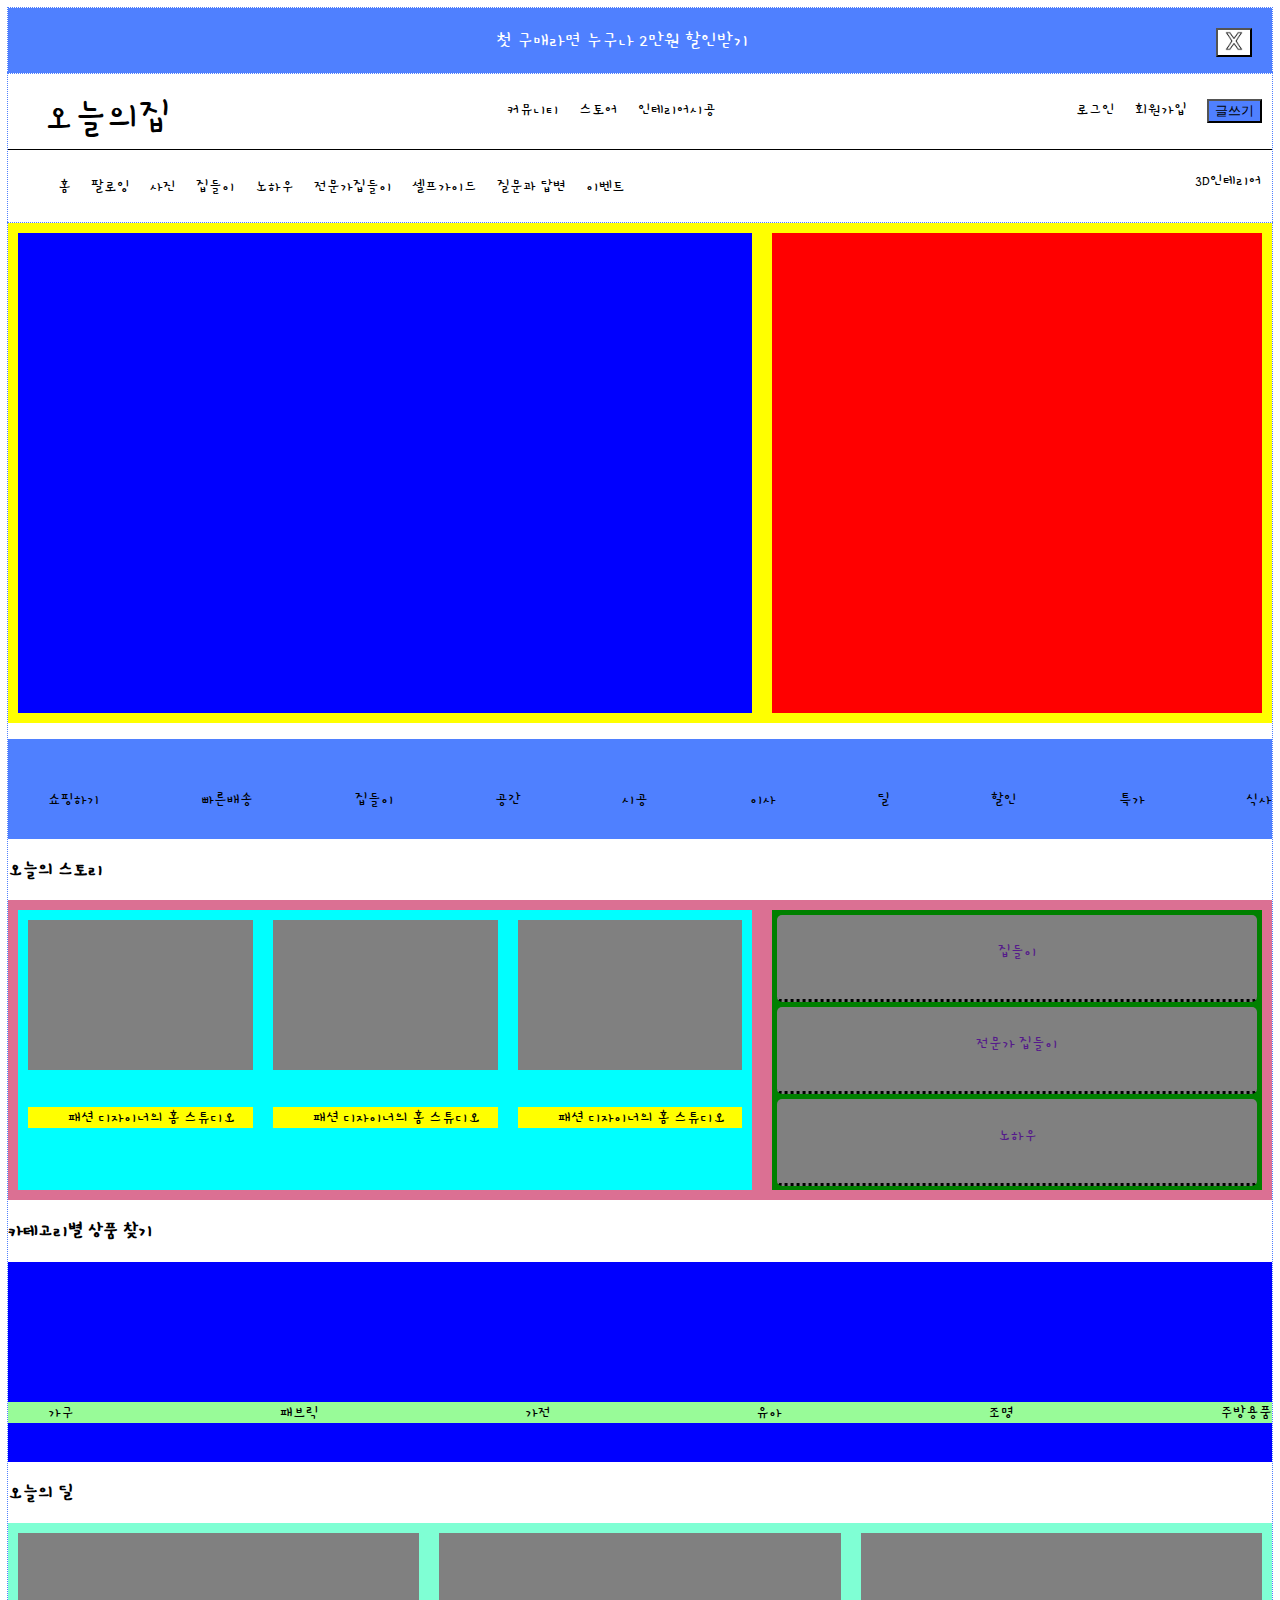
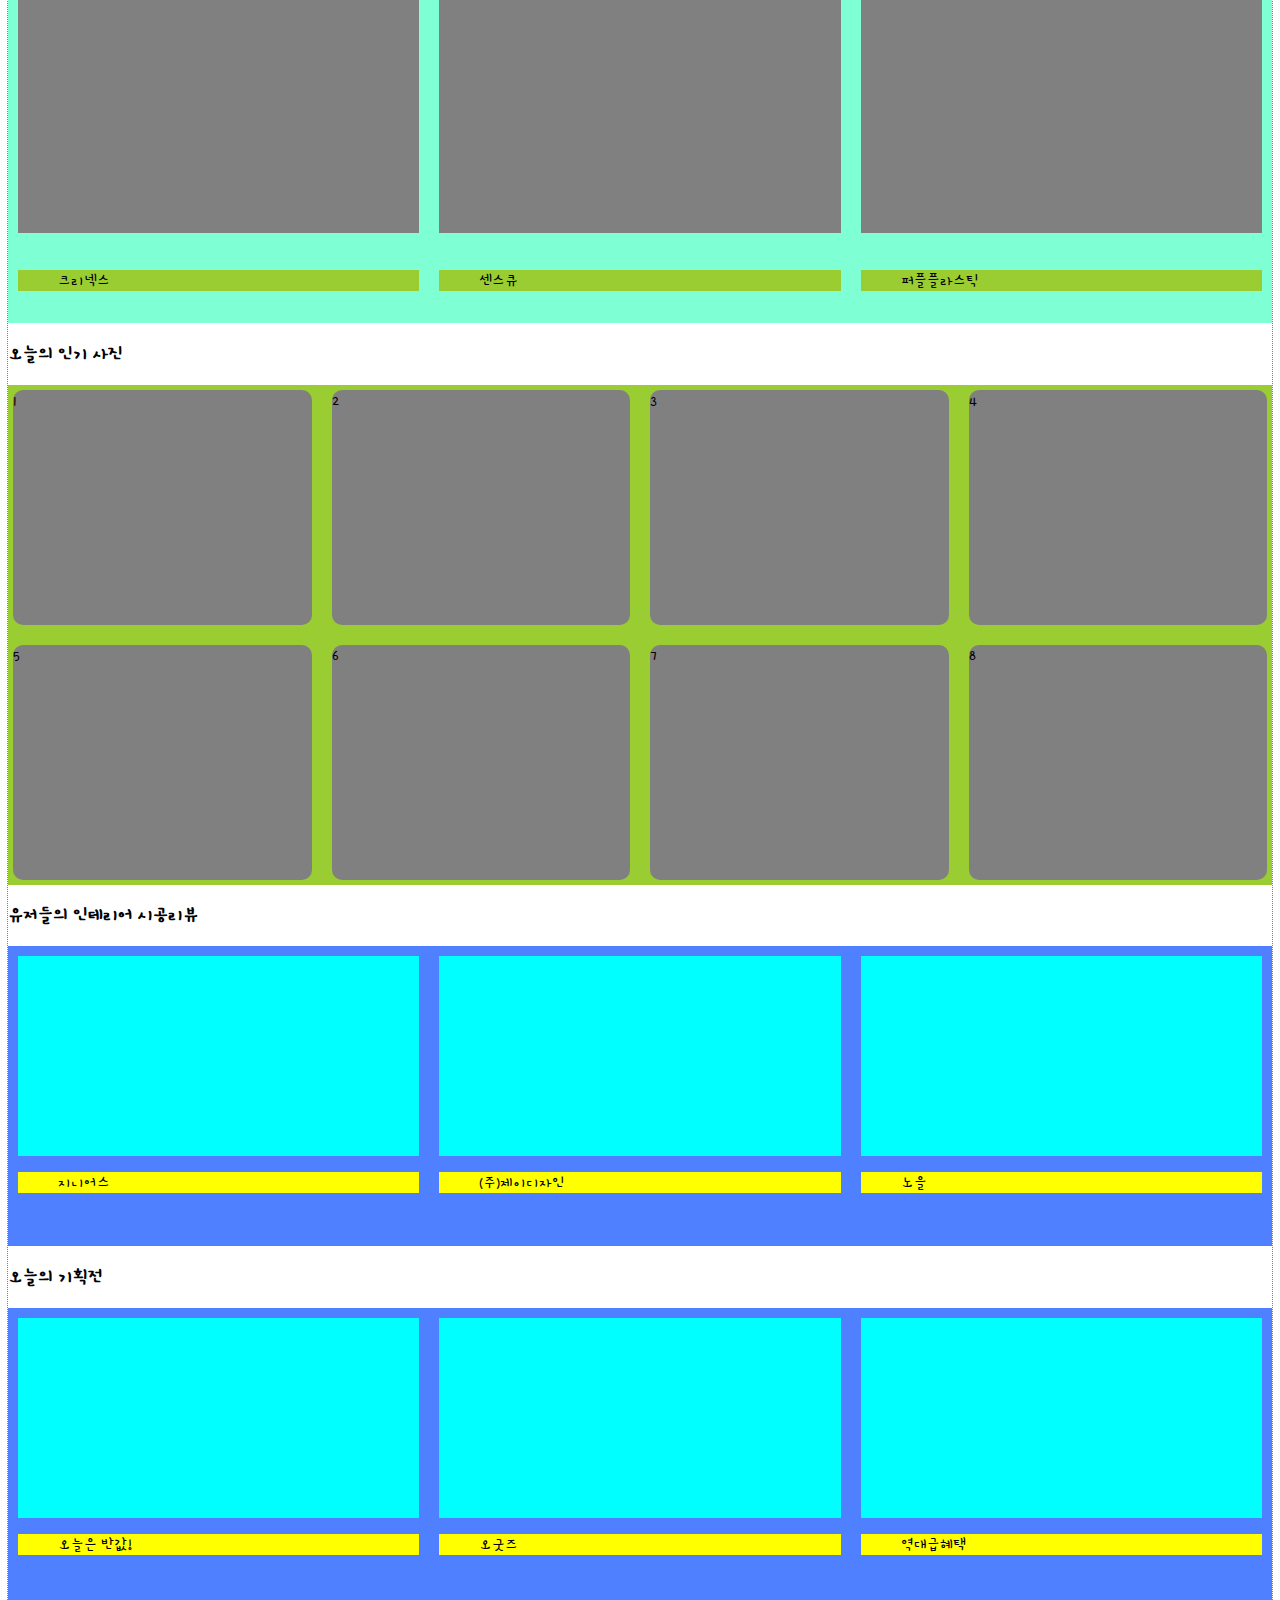
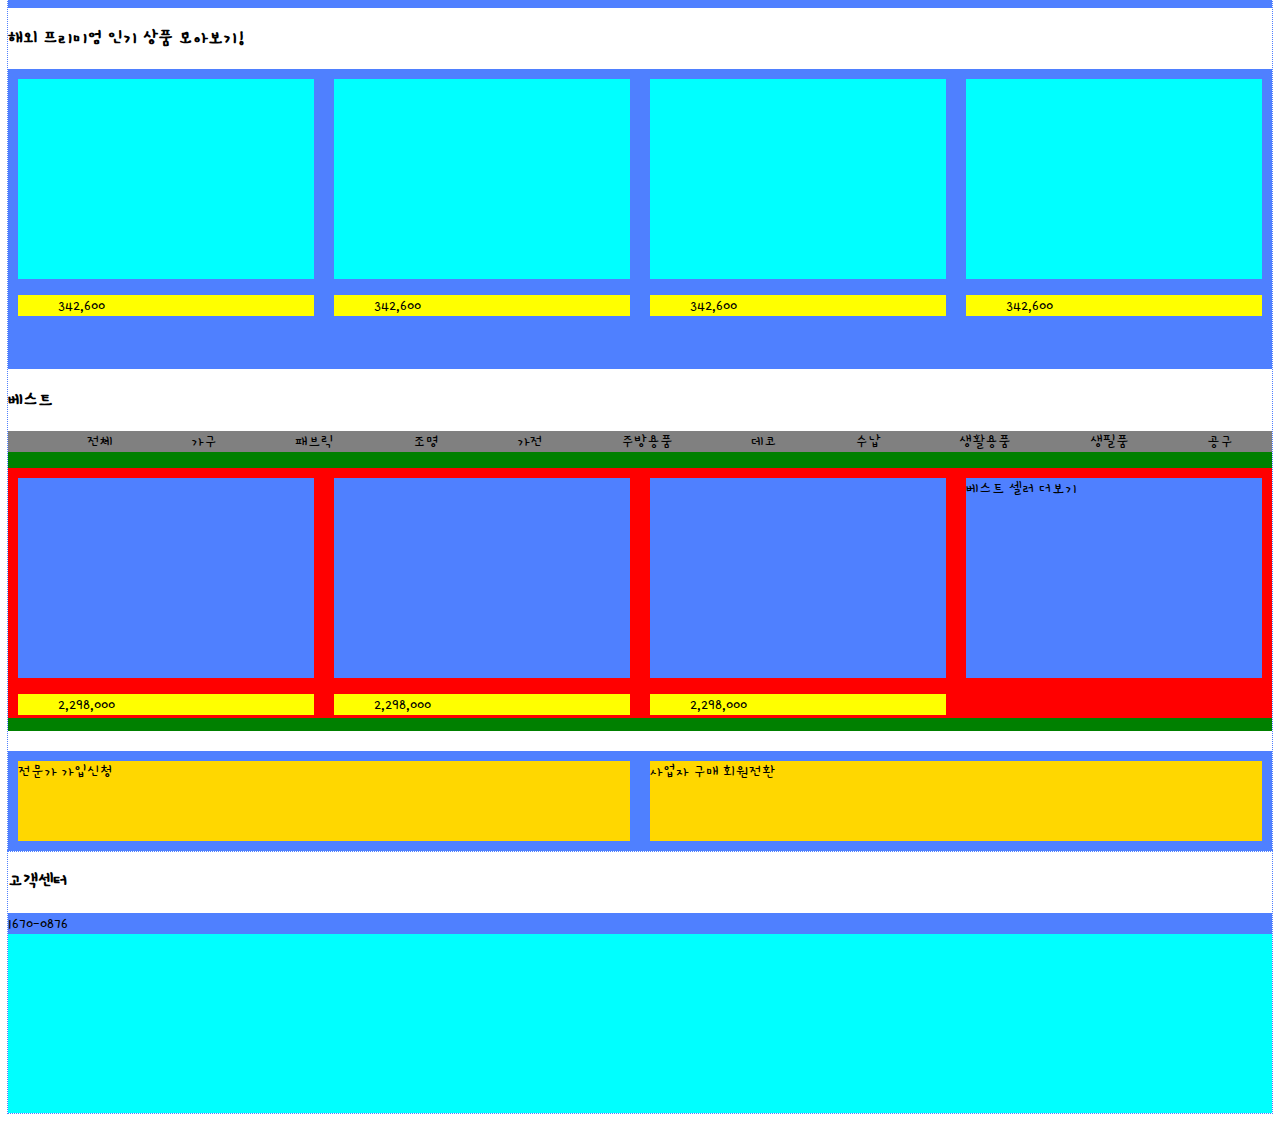
==== index.html @ 87bca29c "fc" ====
<!DOCTYPE html>
<html lang="en">
<head>
    <meta charset="UTF-8">
    <meta http-equiv="X-UA-Compatible" content="IE=edge">
    <meta name="viewport" content="width=device-width, initial-scale=1.0">
    <link rel="preconnect" href="https://fonts.googleapis.com">
    <link rel="preconnect" href="https://fonts.gstatic.com" crossorigin>
    <link href="https://fonts.googleapis.com/css2?family=Anybody&family=Gamja+Flower&family=Nanum+Pen+Script&family=Secular+One&family=Song+Myung&display=swap" rel="stylesheet">
    <title>ohou</title>
</head>
<style>
    
    /* @media (min-width: 1024px) {
        .navigation-bar_content {
        padding: 10px 60px;
    }
    }
    @media (min-width: 768px) {
        .navigation-bar_content {
           height: 80px;

        }
        .navigation-bar_left1 {
            margin-right: 35px;
            transform: none;
        }
    } */

    .laylot {
        display: flex;
        flex-direction: column;
        font-family: 'Gamja Flower', cursive;
    }
    .laylot > * { outline: 1px dotted #4f80ff; }
        
    
    html {
        background-color: #fff;
    }

    /* 배너 */
    .top-banner {
        background-color: #4f80ff;
    }
    .top-banner_pc {
        font-size: 20px;
        text-align: center;
        padding: 20px;
    }
    .top-banner_pc a {
        text-decoration: none;
        color: white;
    }
    .top-banner_bt {
        float: right;
        background-color: white;
    }
    .bn_img {
        width: 100%;
        height: 20px;
    }
    
    
    /* 헤더 */
    .navigation-bar {
        width: 100%;
        height: 150px;
    }
    .nav_bar {
        display: flex;
        justify-content: space-between;
        border-bottom: 1px solid;
    }
    
    .list_1 {
        font-size: 40px;
        position: relative;
        top: 10px;
        left: 2%;
    }
    .list_2 {
        list-style: none;
        display: flex;
        flex-direction: row;
    }
    .list_3 {
        list-style: none;
        display: flex;
        flex-direction: row;
    }
    .list3_bt {
        background-color: #4f80ff;
    }
    .nav_bar1 {
        /* background-color: yellowgreen; */
        display: flex;
        justify-content: space-between;
        border-bottom: 1px solid;
    }
    .nb1_list, .nb2_link {
        /* background-color: green; */
        list-style: none;
        display: flex; 
    }
    .list_1, .nl_1, .nb2_link, .list_ms {
        margin: 10px;
    }
    .nb2_link {
        position: relative;
        top: 10px;
    }

    
    /* 메인 컨텐츠 */
    .row {
        display: flex;
        flex-direction: row;
        width: 100%;
        height: 500px;
        background-color: yellow;
    }
    .row1 {
        /* padding-top: 30px; */
        width: 60%;
        background-color: blue;
        margin: 10px;
        float: left;
        
    }
    .row2 {
        /* padding-top: 30px; */
        width: 40%;
        background-color: red;
        margin: 10px;
        float: right;
        
    }

    /* 메뉴 */
    .container_menu {
        width: 100%;
        background-color: #4f80ff;
        height: 100px;
    }
    .menu_list {
        list-style: none;
        display: flex;
        flex-direction: row;
        justify-content: space-between;
        position: relative;
        top: 50%;
    }

    /* 오늘의 스토리 */
    .container_store {
        background-color: palevioletred;
        display: flex;
        width: 100%;
        height: 300px;
        flex-direction: row;
    }
    .store_br {
        background-color: aqua;
        width: 60%;
        margin: 10px;
        float: left;
        display: flex;
        flex-direction: row;
    }
    .store_br2 {
        width: 40%;
        background-color: green;
        margin: 10px;
        float: right;
    }
    .br1, .br2, .br3 {
        background-color: gray;
        width: 35%;
        height: 150px;
        margin: 10px;
        
    }
    .br1_list, .br2_list, .br3_list {
        background-color: yellow;
        list-style: none;
        position: relative;
        top: 100%;
    }
    .br2_menu1 {
        background-color: gray;
        border-radius: 5px;
        border-bottom: dotted;
        height: 30%;
        margin: 5px;
        text-align: center;
        
    }
    .br2_menu1 a {
        text-decoration: none;
        position: relative;
        top: 30%;
    }

    /* 카테고리별 상품 찾기 */
    .category_menu {
        background-color: blue;
        width: 100%;
        height: 200px;
        /* display: flex; */
    }
    .category_list {
        background-color: palegreen;
        list-style: none;
        display: flex;
        justify-content: space-between;
        position: relative;
        top: 70%;
    }
    
    /* 오늘의 딜 */
    .dill_list {
        background-color: aquamarine;
        width: 100%;
        height: 400px;
        display: flex;
        flex-direction: row;
    }
    .dill_list1, .dill_list2, .dill_list3 {
        background-color: gray;
        width: 35%;
        height: 300px;
        margin: 10px;
    }
    .di_1 {
        list-style: none;
        position: relative;
        top: 100%;
        background-color: yellowgreen;
    }

    /* 오늘의 인기 사진 */
    .photo_grid {
        background-color: yellowgreen;
        width: 100%;
        height: 500px;
        display: grid;
        grid-template-columns: 1fr 1fr 1fr 1fr;
        gap: 10px;
        
    }
    .grid_item1 {
        background-color: gray;
        border-radius: 10px;
        margin: 5px;
    }

    /* 유저들의 인테리어 시공리뷰 */
    .review_list {
        background-color: #4f80ff;
        width: 100%;
        height: 300px;
        display: flex;
    }
    .review_list1, .review_list2, .review_list3 {
        background-color: aqua;
        width: 35%;
        height: 200px;
        margin: 10px;
    }
    .rl_1 {
        background-color: yellow;
        list-style: none;
        position: relative;
        top: 100%;
    }

    /* 오늘의 기획전 */
    .special_list {
        background-color: #4f80ff;
        width: 100%;
        height: 300px;
        display: flex;
    }
    .special_list1, .special_list2, .special_list3 {
        background-color: aqua;
        width: 35%;
        height: 200px;
        margin: 10px;
    }
    .sl_1 {
        background-color: yellow;
        list-style: none;
        position: relative;
        top: 100%;
    }

    /* 해외 프리미엄 인기상품 */
    .premium_list {
        background-color: #4f80ff;
        width: 100%;
        height: 300px;
        display: flex;
    }
    .premium_list1, .premium_list2, .premium_list3, .premium_list4 {
        background-color: aqua;
        width: 35%;
        height: 200px;
        margin: 10px;
    }
    .pl_1 {
        background-color: yellow;
        list-style: none;
        position: relative;
        top: 100%;
    }

    /* 베스트 */
    .best_top {
        background-color: green;
        width: 100%;
        height: 300px;
    }
    .best_list {
        background-color: gray;
        list-style: none;
        display: flex;
        justify-content: space-around;
    }
    .best_br_list2 {
        background-color: red;
        height: 250px;
        display: flex;
    }
    .best_br1, .best_br2, .best_br3, .best_br4 {
        background-color: #4f80ff;
        width: 35%;
        height:200px;
        margin: 10px;
    }
    .bb_1 {
        background-color: yellow;
        list-style: none;
        position: relative;
        top: 100%;
    }

    /* 메인 하단 */
    .container_notice {
        background-color: #4f80ff;
        width: 100%;
        height: 100px;
        margin-top: 20px;
        display: flex;
    }
    .notice_open, .notice_buy {
        background-color: gold;
        width: 50%;
        height: 80px;
        display: flex;
        flex-direction: row;
        margin: 10px;
    }
    
    /* 푸더 */
    .ft_top {
        background-color: aqua;
        width: 100%;
        height: 200px;
        margin-top: 20px;
    }
    .ft_br {
        background-color: #4f80ff;
    }


   


</style>
<body>
    <div class="laylot">

        <!-- 배너 -->
        <div class="top-banner">
            <div class="top-banner_pc">
                <a href="https://ohou.se/exhibitions/2031" target="blank">첫 구매라면 누구나 2만원 할인받기</a> 
                <button class="top-banner_bt" type="button">
                    <img class="bn_img" src="./x.png">
                </button>
            </div>
        </div>

        <!-- 메뉴바 -->
        <header class="navigation-bar">
            <div class="nav_bar">
                <div class="list_1">
                    <div class="nb_list">
                        오늘의집
                    </div>
                </div>
                
                <ul class="list_2">
                    <li class="list_ms">커뮤니티</li>
                    <li class="list_ms">스토어</li>
                    <li class="list_ms">인테리어시공</li>
                </ul>
                
                
                <ul class="list_3">
                    <li class="list_ms">로그인</li>
                    <li class="list_ms">회원가입</li>
                    <li class="list_ms">
                        <button class="list3_bt">글쓰기</button>
                    </li>
                </ul>
                
            </div>    
            <div class="nav_bar1">
                <ul class="nb1_list">
                    <li class="nl_1">홈</li>
                    <li class="nl_1">팔로잉</li>
                    <li class="nl_1">사진</li>
                    <li class="nl_1">집들이</li>
                    <li class="nl_1">노하우</li>
                    <li class="nl_1">전문가집들이</li>
                    <li class="nl_1">셀프가이드</li>
                    <li class="nl_1">질문과 답변</li>
                    <li class="nl_1">이벤트</li>
                </ul>
               <div class="nb2_link">3D인테리어</div>
                
            </div>
        </header>

        <!-- 메인페이지 -->
        <div class="main-container">

            <div class="container_header">
                <div class="row">
                    <div class="row1">
                        <div class="row_home1"><img src=""></div>
                    </div>
                    <div class="row2">
                        <div class="row_home2"><img src="" alt=""></div>
                    </div>
                </div>
            </div>

            <nav class="container_menu">
                <ul class="menu_list">
                    <li>쇼핑하기</li>
                    <li>빠른배송</li>
                    <li>집들이</li>
                    <li>공간</li>
                    <li>시공</li>
                    <li>이사</li>
                    <li>딜</li>
                    <li>할인</li>
                    <li>특가</li>
                    <li>식사</li>
                </ul>
            </nav>
            
            <section>
                <h3>오늘의 스토리</h3>
                <section class="container_store">
                    <div class="store_br">
                        <div class="br1"><img src="" alt=""> 
                            <ul class="br1_list">
                                <li>패션 디자이너의 홈 스튜디오</li>
                            </ul> 
                        </div>
                        <div class="br2"><img src="" alt=""> 
                            <ul class="br2_list">
                                <li>패션 디자이너의 홈 스튜디오</li>
                            </ul> 
                        </div>
                        <div class="br3"><img src="" alt=""> 
                            <ul class="br3_list">
                                <li>패션 디자이너의 홈 스튜디오</li>
                            </ul> 
                        </div>
                    </div>
                    <div class="store_br2">
                        <div class="br2_menu1"><a href="">집들이</a></div>
                        <div class="br2_menu1" ><a href="">전문가 집들이</a></div>
                        <div class="br2_menu1" ><a href="">노하우</a></div>
                    </div>
                </section>
            </section>

            <section class="container_category">
                <h3>카테고리별 상품 찾기</h3>
                <div class="category_menu">
                    <ul class="category_list">
                        <li>가구</li>
                        <li>패브릭</li>
                        <li>가전</li>
                        <li>유아</li>
                        <li>조명</li>
                        <li>주방용품</li>
                    </ul>
                </div>
            </section>

            <section class="container_dill">
                <h3>오늘의 딜</h3>
                <div class="dill_list">
                    <div class="dill_list1"><img src="" alt=""> 
                        <ul class="di_1">
                            <li>크리넥스</li>
                        </ul> 
                    </div>
                    <div class="dill_list2"><img src="" alt=""> 
                        <ul class="di_1">
                            <li>센스큐</li>
                        </ul> 
                    </div>
                    <div class="dill_list3"><img src="" alt=""> 
                        <ul class="di_1">
                            <li>퍼플플라스틱</li>
                        </ul> 
                    </div>
                </div>
            </section>
            <section class="container_photo">
                <h3>오늘의 인기 사진</h3>
                    <div class="photo_grid">
                        <div class="grid_item1">1</div>
                        <div class="grid_item1">2</div>
                        <div class="grid_item1">3</div>
                        <div class="grid_item1">4</div>
                        <div class="grid_item1">5</div>
                        <div class="grid_item1">6</div>
                        <div class="grid_item1">7</div>
                        <div class="grid_item1">8</div>
                    </div>
            </section>

            <section class="container_review">
                <h3>유저들의 인테리어 시공리뷰</h3>
                <div class="review_list">
                    <div class="review_list1">
                        <ul class="rl_1">
                            <li>지니어스</li>
                        </ul>
                    </div>
                    <div class="review_list2">
                        <ul class="rl_1">
                            <li>(주)제이디자인</li>
                        </ul>
                    </div>
                    <div class="review_list3">
                        <ul class="rl_1">
                            <li>노을</li>
                        </ul>
                    </div>
                </div>
            </section>
            <section class="container_Special">
                <h3>오늘의 기획전</h3>
                <div class="special_list">
                    <div class="special_list1">
                        <ul class="sl_1">
                            <li>오늘은 반값!</li>
                        </ul>
                    </div>
                    <div class="special_list2">
                        <ul class="sl_1">
                            <li>오굿즈</li>
                        </ul>
                    </div>
                    <div class="special_list3">
                        <ul class="sl_1">
                            <li>역대급혜택</li>
                        </ul>
                    </div>
                </div>
            </section>
            <section class="container_premium">
                <h3>해외 프리미엄 인기 상품 모아보기!</h3>
                <div class="premium_list">
                    <div class="premium_list1">
                        <ul class="pl_1">
                            <li>342,600</li>
                        </ul>
                    </div>
                    <div class="premium_list2">
                        <ul class="pl_1">
                            <li>342,600</li>
                        </ul>
                    </div>
                    <div class="premium_list3">
                        <ul class="pl_1">
                            <li>342,600</li>
                        </ul>
                    </div>
                    <div class="premium_list4">
                        <ul class="pl_1">
                            <li>342,600</li>
                        </ul>
                    </div>
                </div>
            </section>

            <section class="container_best">
                <h3>베스트</h3>
                <div class="best_top">
                    <ul class="best_list">
                        <li>전체</li>
                        <li>가구</li>
                        <li>패브릭</li>
                        <li>조명</li>
                        <li>가전</li>
                        <li>주방용품</li>
                        <li>데코</li>
                        <li>수납</li>
                        <li>생활용품</li>
                        <li>생필품</li>
                        <li>공구</li>
                    </ul>
                    
                    <div class="best_br_list2">
                        <div class="best_br1">
                            <ul class="bb_1">
                                <li>2,298,000</li>
                            </ul>
                        </div>
                        <div class="best_br2">
                            <ul class="bb_1">
                                <li>2,298,000</li>
                            </ul>
                        </div>
                        <div class="best_br3">
                            <ul class="bb_1">
                                <li>2,298,000</li>
                            </ul>
                        </div>
                        <div class="best_br4">베스트 셀러 더보기</div>
                    </div>
                </div>
            </section>
            <section class="container_notice">
                <div class="notice_open">전문가 가입신청</div>
                <div class="notice_buy">사업자 구매 회원전환</div>
            </section>
        </div>

        
        <!-- 푸더 -->
        <footer>
            <h3>고객센터</h3>
            <div class="ft_top">
                <div class="ft_br">1670-0876</div>
            </div>
        </footer>

    </div>
</body>
</html>
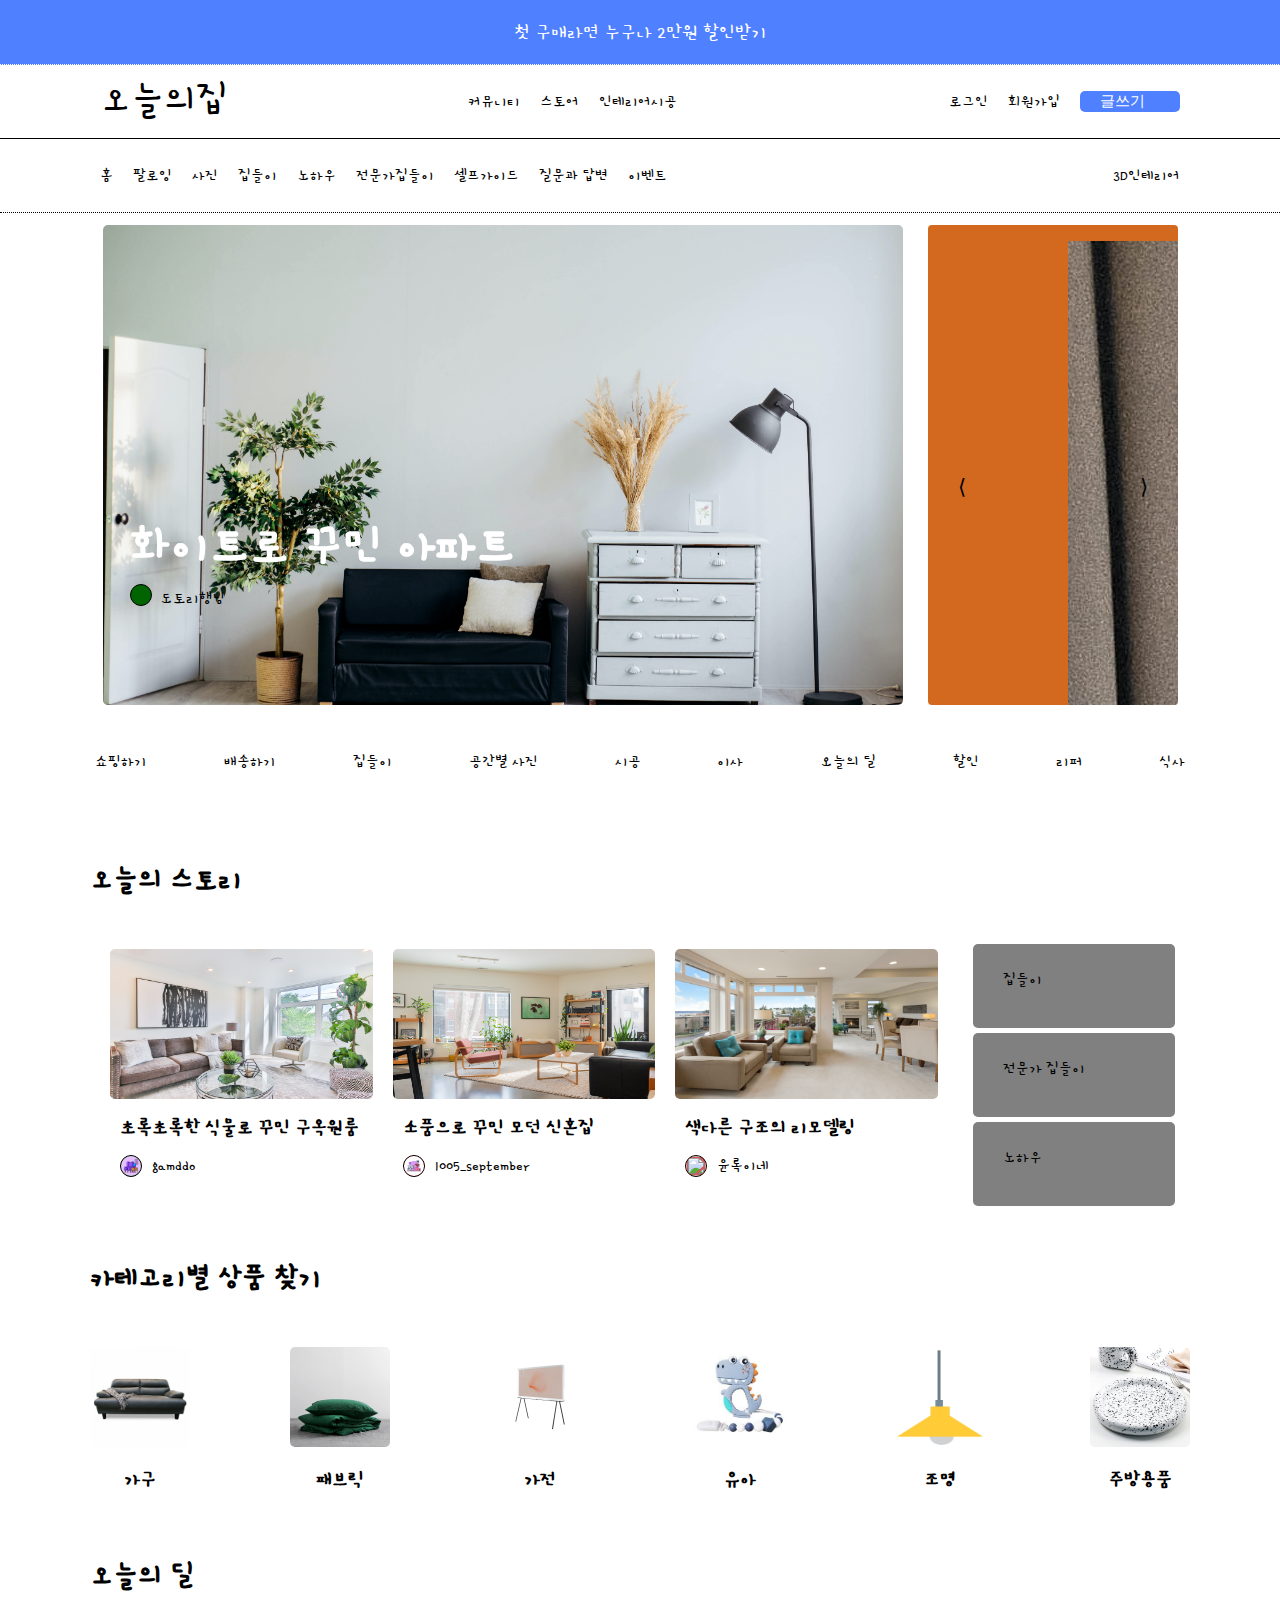
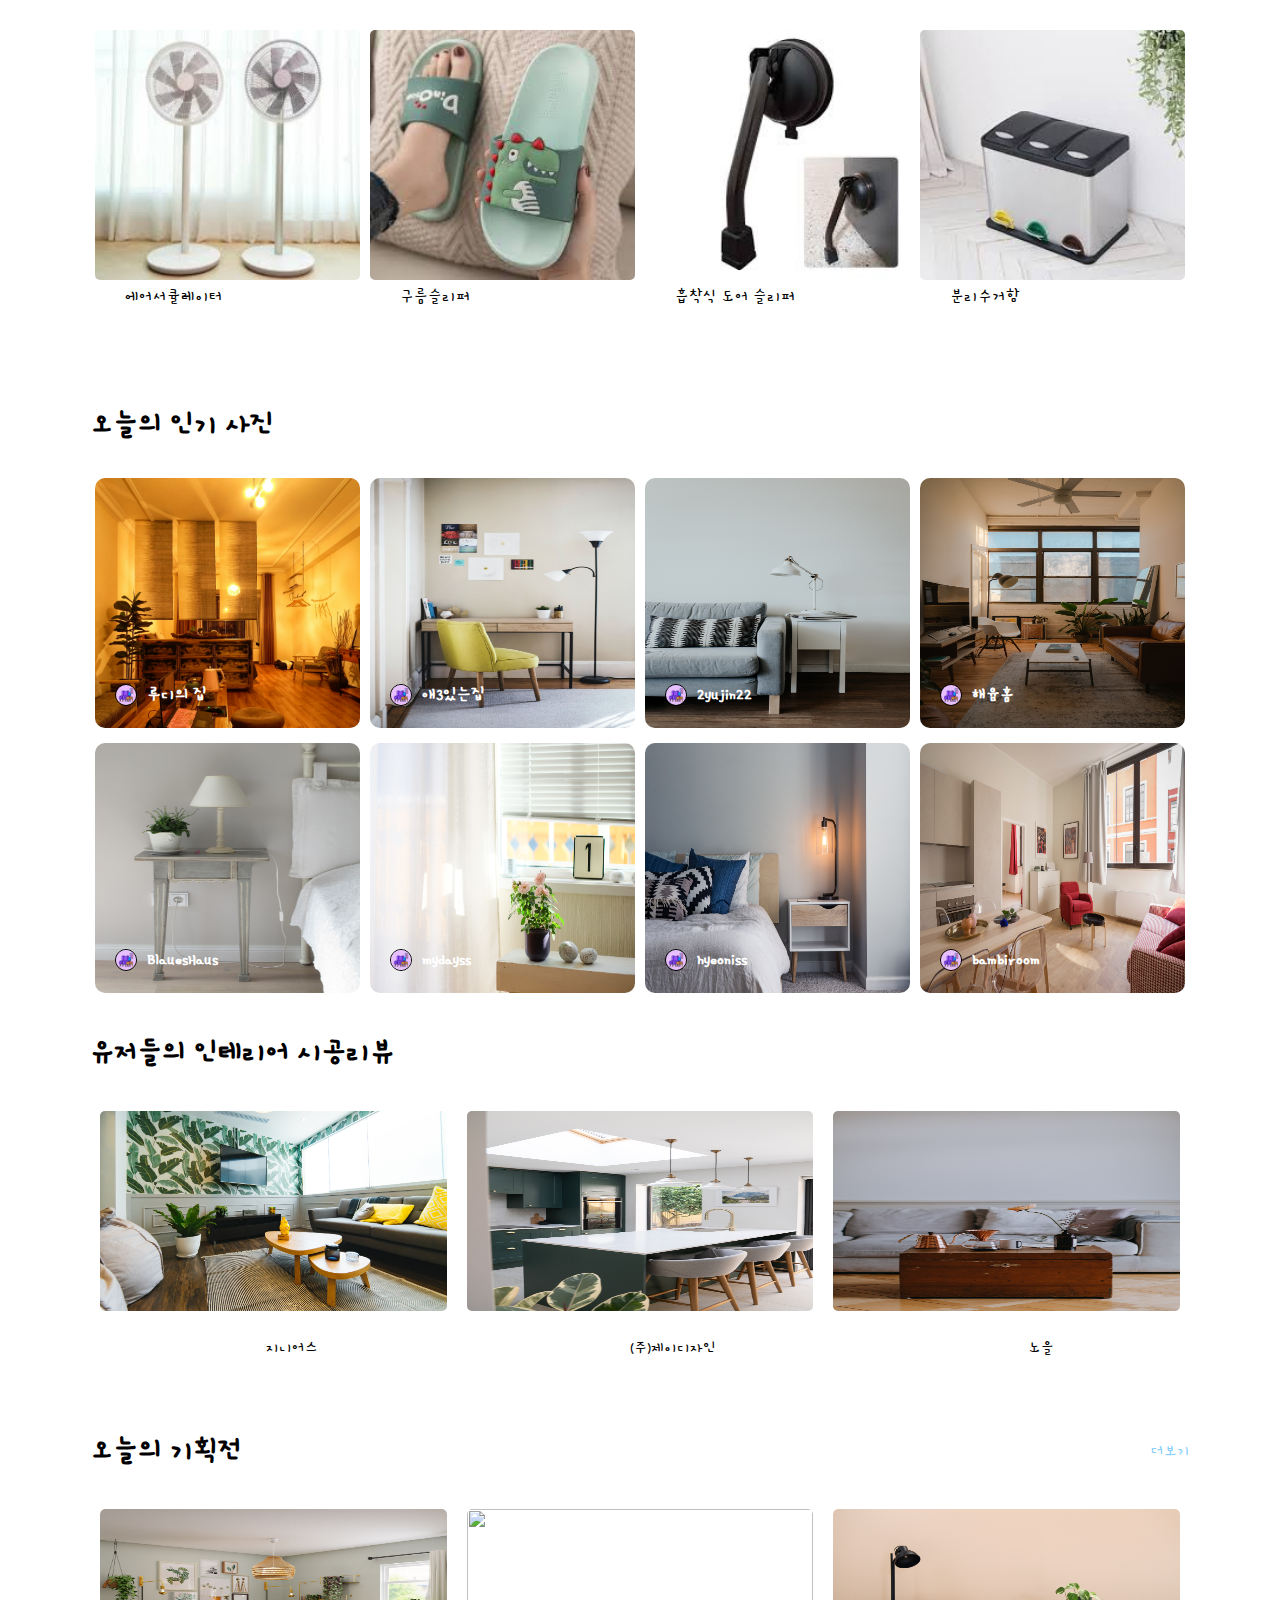
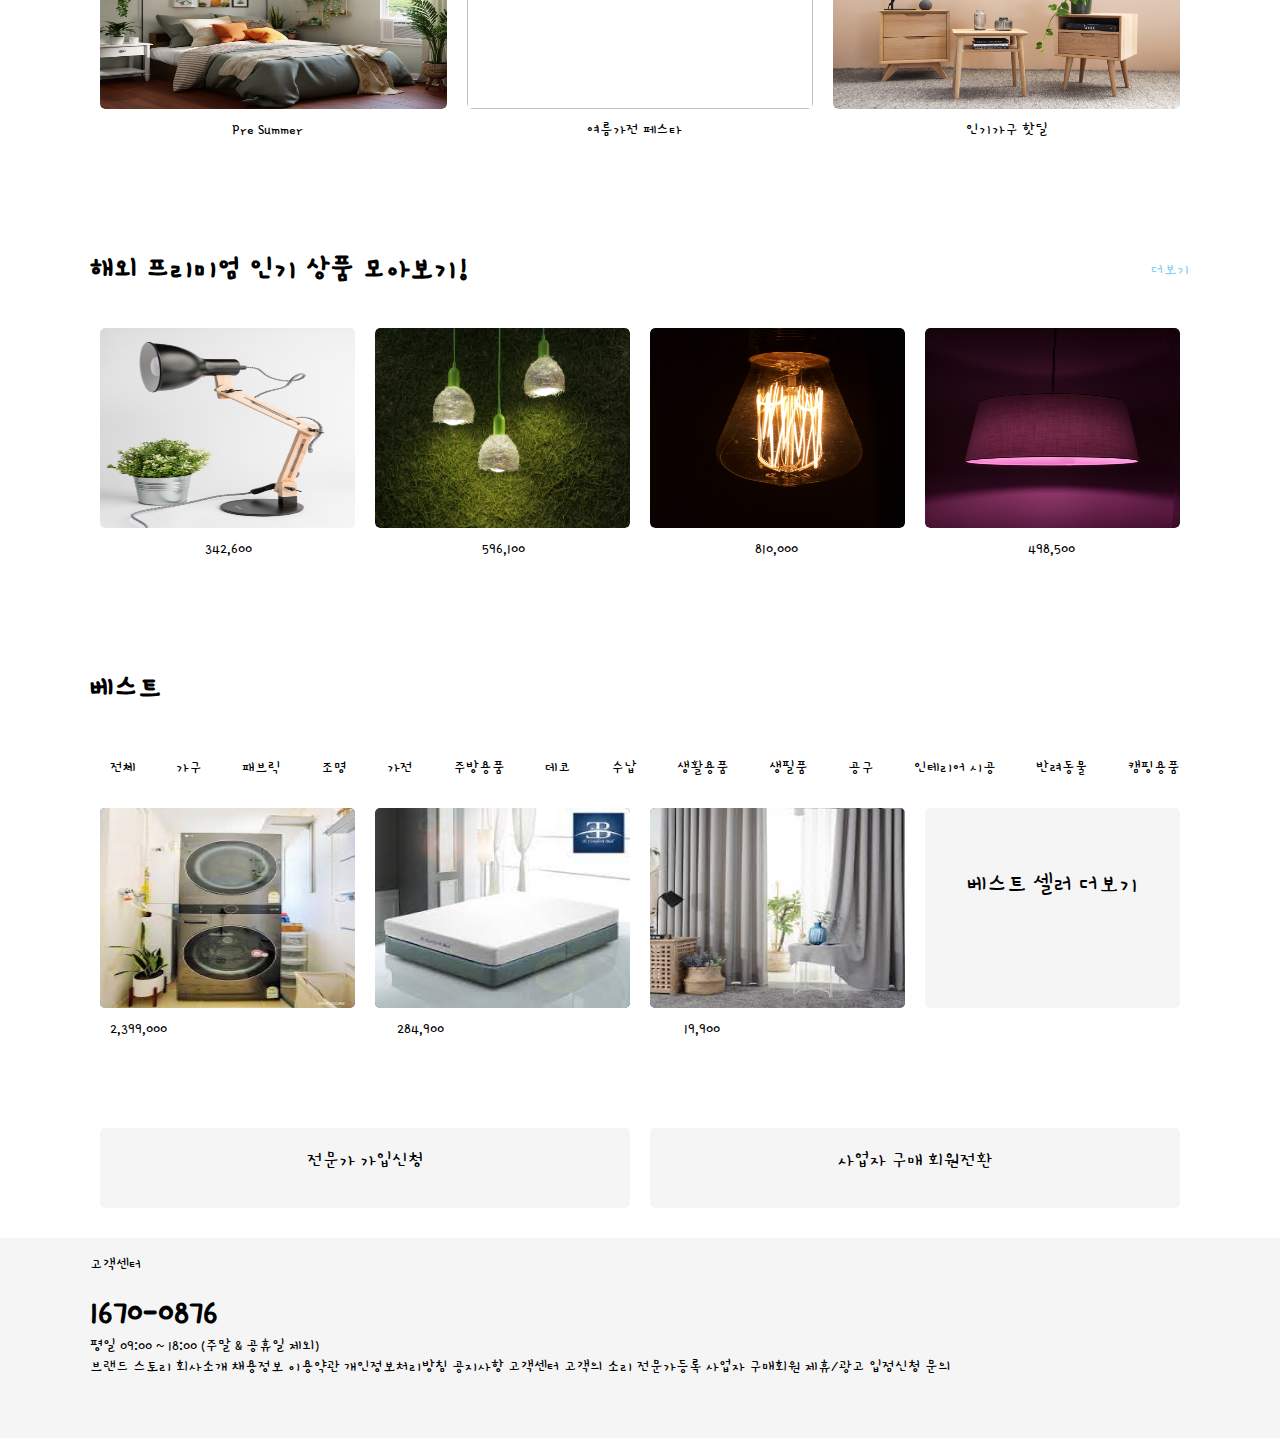
==== commit fe497157: "two.ohun_2" ====
--- a/index.html
+++ b/index.html
@@ -4,390 +4,22 @@
     <meta charset="UTF-8">
     <meta http-equiv="X-UA-Compatible" content="IE=edge">
     <meta name="viewport" content="width=device-width, initial-scale=1.0">
+    <script src="https://kit.fontawesome.com/91217dad50.js" crossorigin="anonymous"></script>
     <link rel="preconnect" href="https://fonts.googleapis.com">
     <link rel="preconnect" href="https://fonts.gstatic.com" crossorigin>
     <link href="https://fonts.googleapis.com/css2?family=Anybody&family=Gamja+Flower&family=Nanum+Pen+Script&family=Secular+One&family=Song+Myung&display=swap" rel="stylesheet">
-    <title>ohou</title>
+    
+    <title>오늘의집</title>
 </head>
-<style>
-    
-    /* @media (min-width: 1024px) {
-        .navigation-bar_content {
-        padding: 10px 60px;
-    }
-    }
-    @media (min-width: 768px) {
-        .navigation-bar_content {
-           height: 80px;
-
-        }
-        .navigation-bar_left1 {
-            margin-right: 35px;
-            transform: none;
-        }
-    } */
-
-    .laylot {
-        display: flex;
-        flex-direction: column;
-        font-family: 'Gamja Flower', cursive;
-    }
-    .laylot > * { outline: 1px dotted #4f80ff; }
-        
-    
-    html {
-        background-color: #fff;
-    }
-
-    /* 배너 */
-    .top-banner {
-        background-color: #4f80ff;
-    }
-    .top-banner_pc {
-        font-size: 20px;
-        text-align: center;
-        padding: 20px;
-    }
-    .top-banner_pc a {
-        text-decoration: none;
-        color: white;
-    }
-    .top-banner_bt {
-        float: right;
-        background-color: white;
-    }
-    .bn_img {
-        width: 100%;
-        height: 20px;
-    }
-    
-    
-    /* 헤더 */
-    .navigation-bar {
-        width: 100%;
-        height: 150px;
-    }
-    .nav_bar {
-        display: flex;
-        justify-content: space-between;
-        border-bottom: 1px solid;
-    }
-    
-    .list_1 {
-        font-size: 40px;
-        position: relative;
-        top: 10px;
-        left: 2%;
-    }
-    .list_2 {
-        list-style: none;
-        display: flex;
-        flex-direction: row;
-    }
-    .list_3 {
-        list-style: none;
-        display: flex;
-        flex-direction: row;
-    }
-    .list3_bt {
-        background-color: #4f80ff;
-    }
-    .nav_bar1 {
-        /* background-color: yellowgreen; */
-        display: flex;
-        justify-content: space-between;
-        border-bottom: 1px solid;
-    }
-    .nb1_list, .nb2_link {
-        /* background-color: green; */
-        list-style: none;
-        display: flex; 
-    }
-    .list_1, .nl_1, .nb2_link, .list_ms {
-        margin: 10px;
-    }
-    .nb2_link {
-        position: relative;
-        top: 10px;
-    }
-
-    
-    /* 메인 컨텐츠 */
-    .row {
-        display: flex;
-        flex-direction: row;
-        width: 100%;
-        height: 500px;
-        background-color: yellow;
-    }
-    .row1 {
-        /* padding-top: 30px; */
-        width: 60%;
-        background-color: blue;
-        margin: 10px;
-        float: left;
-        
-    }
-    .row2 {
-        /* padding-top: 30px; */
-        width: 40%;
-        background-color: red;
-        margin: 10px;
-        float: right;
-        
-    }
-
-    /* 메뉴 */
-    .container_menu {
-        width: 100%;
-        background-color: #4f80ff;
-        height: 100px;
-    }
-    .menu_list {
-        list-style: none;
-        display: flex;
-        flex-direction: row;
-        justify-content: space-between;
-        position: relative;
-        top: 50%;
-    }
-
-    /* 오늘의 스토리 */
-    .container_store {
-        background-color: palevioletred;
-        display: flex;
-        width: 100%;
-        height: 300px;
-        flex-direction: row;
-    }
-    .store_br {
-        background-color: aqua;
-        width: 60%;
-        margin: 10px;
-        float: left;
-        display: flex;
-        flex-direction: row;
-    }
-    .store_br2 {
-        width: 40%;
-        background-color: green;
-        margin: 10px;
-        float: right;
-    }
-    .br1, .br2, .br3 {
-        background-color: gray;
-        width: 35%;
-        height: 150px;
-        margin: 10px;
-        
-    }
-    .br1_list, .br2_list, .br3_list {
-        background-color: yellow;
-        list-style: none;
-        position: relative;
-        top: 100%;
-    }
-    .br2_menu1 {
-        background-color: gray;
-        border-radius: 5px;
-        border-bottom: dotted;
-        height: 30%;
-        margin: 5px;
-        text-align: center;
-        
-    }
-    .br2_menu1 a {
-        text-decoration: none;
-        position: relative;
-        top: 30%;
-    }
-
-    /* 카테고리별 상품 찾기 */
-    .category_menu {
-        background-color: blue;
-        width: 100%;
-        height: 200px;
-        /* display: flex; */
-    }
-    .category_list {
-        background-color: palegreen;
-        list-style: none;
-        display: flex;
-        justify-content: space-between;
-        position: relative;
-        top: 70%;
-    }
-    
-    /* 오늘의 딜 */
-    .dill_list {
-        background-color: aquamarine;
-        width: 100%;
-        height: 400px;
-        display: flex;
-        flex-direction: row;
-    }
-    .dill_list1, .dill_list2, .dill_list3 {
-        background-color: gray;
-        width: 35%;
-        height: 300px;
-        margin: 10px;
-    }
-    .di_1 {
-        list-style: none;
-        position: relative;
-        top: 100%;
-        background-color: yellowgreen;
-    }
-
-    /* 오늘의 인기 사진 */
-    .photo_grid {
-        background-color: yellowgreen;
-        width: 100%;
-        height: 500px;
-        display: grid;
-        grid-template-columns: 1fr 1fr 1fr 1fr;
-        gap: 10px;
-        
-    }
-    .grid_item1 {
-        background-color: gray;
-        border-radius: 10px;
-        margin: 5px;
-    }
-
-    /* 유저들의 인테리어 시공리뷰 */
-    .review_list {
-        background-color: #4f80ff;
-        width: 100%;
-        height: 300px;
-        display: flex;
-    }
-    .review_list1, .review_list2, .review_list3 {
-        background-color: aqua;
-        width: 35%;
-        height: 200px;
-        margin: 10px;
-    }
-    .rl_1 {
-        background-color: yellow;
-        list-style: none;
-        position: relative;
-        top: 100%;
-    }
-
-    /* 오늘의 기획전 */
-    .special_list {
-        background-color: #4f80ff;
-        width: 100%;
-        height: 300px;
-        display: flex;
-    }
-    .special_list1, .special_list2, .special_list3 {
-        background-color: aqua;
-        width: 35%;
-        height: 200px;
-        margin: 10px;
-    }
-    .sl_1 {
-        background-color: yellow;
-        list-style: none;
-        position: relative;
-        top: 100%;
-    }
-
-    /* 해외 프리미엄 인기상품 */
-    .premium_list {
-        background-color: #4f80ff;
-        width: 100%;
-        height: 300px;
-        display: flex;
-    }
-    .premium_list1, .premium_list2, .premium_list3, .premium_list4 {
-        background-color: aqua;
-        width: 35%;
-        height: 200px;
-        margin: 10px;
-    }
-    .pl_1 {
-        background-color: yellow;
-        list-style: none;
-        position: relative;
-        top: 100%;
-    }
-
-    /* 베스트 */
-    .best_top {
-        background-color: green;
-        width: 100%;
-        height: 300px;
-    }
-    .best_list {
-        background-color: gray;
-        list-style: none;
-        display: flex;
-        justify-content: space-around;
-    }
-    .best_br_list2 {
-        background-color: red;
-        height: 250px;
-        display: flex;
-    }
-    .best_br1, .best_br2, .best_br3, .best_br4 {
-        background-color: #4f80ff;
-        width: 35%;
-        height:200px;
-        margin: 10px;
-    }
-    .bb_1 {
-        background-color: yellow;
-        list-style: none;
-        position: relative;
-        top: 100%;
-    }
-
-    /* 메인 하단 */
-    .container_notice {
-        background-color: #4f80ff;
-        width: 100%;
-        height: 100px;
-        margin-top: 20px;
-        display: flex;
-    }
-    .notice_open, .notice_buy {
-        background-color: gold;
-        width: 50%;
-        height: 80px;
-        display: flex;
-        flex-direction: row;
-        margin: 10px;
-    }
-    
-    /* 푸더 */
-    .ft_top {
-        background-color: aqua;
-        width: 100%;
-        height: 200px;
-        margin-top: 20px;
-    }
-    .ft_br {
-        background-color: #4f80ff;
-    }
-
-
-   
-
-
-</style>
+<link rel="stylesheet" href="style.css">
 <body>
     <div class="laylot">
 
         <!-- 배너 -->
         <div class="top-banner">
             <div class="top-banner_pc">
-                <a href="https://ohou.se/exhibitions/2031" target="blank">첫 구매라면 누구나 2만원 할인받기</a> 
-                <button class="top-banner_bt" type="button">
-                    <img class="bn_img" src="./x.png">
-                </button>
+                <a href="https://ohou.se/exhibitions/2031" target="blank">첫 구매라면 누구나 2만원 할인받기</a>
+                <i class="fa-solid fa-xmark"></i>
             </div>
         </div>
 
@@ -408,28 +40,44 @@
                 
                 
                 <ul class="list_3">
+                    <li>
+                        <i class="fa-solid fa-magnifying-glass"></i>
+                        <i class="fa-solid fa-cart-shopping"></i>
+                    </li>
                     <li class="list_ms">로그인</li>
                     <li class="list_ms">회원가입</li>
-                    <li class="list_ms">
-                        <button class="list3_bt">글쓰기</button>
+                    <li class="list_ms1">
+                        <button class="list3_bt">
+                            <span class="list3_icon">글쓰기</span>
+                            <i class="fa-solid fa-angle-down"></i>
+                        </button>
+                        <div class="list3_content">
+                            <a href="#">사진올리기</a>
+                            <a href="#">집들이 글쓰기</a>
+                            <a href="#">노하우 글쓰기</a>
+                            <a href="#">상품리뷰쓰기</a>
+                            <a href="#">시공 전문가</a>
+                            <a href="#">인테리어 질문</a>
+                        </div>
                     </li>
                 </ul>
                 
             </div>    
             <div class="nav_bar1">
-                <ul class="nb1_list">
-                    <li class="nl_1">홈</li>
-                    <li class="nl_1">팔로잉</li>
-                    <li class="nl_1">사진</li>
-                    <li class="nl_1">집들이</li>
-                    <li class="nl_1">노하우</li>
-                    <li class="nl_1">전문가집들이</li>
-                    <li class="nl_1">셀프가이드</li>
-                    <li class="nl_1">질문과 답변</li>
-                    <li class="nl_1">이벤트</li>
-                </ul>
-               <div class="nb2_link">3D인테리어</div>
-                
+                <div class="ft_1">
+                    <ul class="nb1_list">
+                        <li class="nl_1">홈</li>
+                        <li class="nl_1">팔로잉</li>
+                        <li class="nl_1">사진</li>
+                        <li class="nl_1">집들이</li>
+                        <li class="nl_1">노하우</li>
+                        <li class="nl_1">전문가집들이</li>
+                        <li class="nl_1">셀프가이드</li>
+                        <li class="nl_1">질문과 답변</li>
+                        <li class="nl_1">이벤트</li>
+                    </ul>
+                    <div class="nb2_link">3D인테리어</div>
+                </div>
             </div>
         </header>
 
@@ -439,26 +87,147 @@
             <div class="container_header">
                 <div class="row">
                     <div class="row1">
-                        <div class="row_home1"><img src=""></div>
-                    </div>
-                    <div class="row2">
-                        <div class="row_home2"><img src="" alt=""></div>
-                    </div>
-                </div>
+                            <img src="./alexandra-gorn-JIUjvqe2ZHg-unsplash.jpg" alt="">
+                    </div>
+
+                    <div id="row_two"> 
+                        <ul class="slides_list"> 
+                            <li><img src="./home2.jpg" alt=""></li> 
+                            <li><img src="./home1.jpg" alt=""></li>
+                            <li><img src="./store-1.jpg" alt=""></li> 
+                            <li><img src="./store-3.jpg" alt=""></li> 
+                        </ul> 
+                        <p class="controller"> 
+                            <!-- &lang: 왼쪽 방향 화살표 &rang: 오른쪽 방향 화살표 --> 
+                            <span class="prev">&lang;</span> 
+                            <span class="next">&rang;</span> 
+                        </p> 
+                    </div>
+
+
+                    <!-- <div class="row_two">
+                        <div class="slides_list">
+                            <div class="slides">
+                                <img src="./home2.jpg" alt="">
+                            </div>
+                            <div class="slides">
+                                <img src="./home1.jpg" alt="">
+                            </div>
+                            <div class="sildes">
+                                <img src="./store-1.jpg" alt="">
+                            </div>
+                            <div class="sildes">
+                                <img src="./store-3.jpg" alt="">
+                            </div>
+                        </div>
+                    </div>
+
+                    <div class="button_list">
+                        <button class="button_left"><i class="fa-solid fa-angle-left"></i></button>
+                        <button class="button_right"><i class="fa-solid fa-angle-right"></i></button>
+                    </div> -->
+                </div>
+            </div>
+
+            <div class="row1_list">
+                <div class="ro1_li1"><strong>화이트로 꾸민 아파트</strong></div>
+                <div class="ro1_li2">도토리행님</div>
+                <div class="ro1-li3"></div>
             </div>
 
             <nav class="container_menu">
                 <ul class="menu_list">
-                    <li>쇼핑하기</li>
-                    <li>빠른배송</li>
-                    <li>집들이</li>
-                    <li>공간</li>
-                    <li>시공</li>
-                    <li>이사</li>
-                    <li>딜</li>
-                    <li>할인</li>
-                    <li>특가</li>
-                    <li>식사</li>
+                    <div class="menu-icon">
+                            <li>
+                                <i class="fa-solid fa-cart-shopping"></i>
+                            </li>
+                        <div class="icon_shop">
+                            쇼핑하기
+                        </div>
+                    </div>
+
+                    <div class="menu-icon">
+                        <li>
+                            <i class="fa-solid fa-truck"></i>
+                        </li>
+                        <div class="icon_shop">
+                            배송하기
+                        </div>
+                    </div>
+
+                    <div class="menu-icon">
+                        <li>
+                            <i class="fa-solid fa-house"></i>
+                        </li>
+                        <div class="icon_shop">
+                            집들이
+                        </div>
+                    </div>
+
+                    <div class="menu-icon">
+                        <li>
+                            <i class="fa-solid fa-couch"></i>
+                        </li>
+                        <div class="icon_shop">
+                            공간별 사진
+                        </div>
+                    </div>
+
+                    <div class="menu-icon">
+                        <li>
+                            <i class="fa-solid fa-paint-roller"></i>
+                        </li>
+                        <div class="icon_shop">
+                            시공
+                        </div>
+                    </div>
+
+
+                    <div class="menu-icon">
+                        <li>
+                            <i class="fa-solid fa-truck-moving"></i>
+                        </li>
+                        <div class="icon_shop">
+                            이사
+                        </div>
+                    </div>
+
+                    <div class="menu-icon">
+                        <li>
+                            <i class="fa-solid fa-clock"></i>
+                        </li>
+                        <div class="icon_shop">
+                            오늘의 딜
+                        </div>
+                    </div>
+
+                    <div class="menu-icon">
+                        <li>
+                            <i class="fa-solid fa-sack-dollar"></i>
+                        </li>
+                        <div class="icon_shop">
+                            할인
+                        </div>
+                    </div>
+
+                    <div class="menu-icon">
+                        <li>
+                            <i class="fa-solid fa-book-open-reader"></i>
+                        </li>
+                        <div class="icon_shop">
+                            리퍼
+                        </div>
+                    </div>
+
+                    <div class="menu-icon">
+                        <li>
+                            <i class="fa-solid fa-drumstick-bite"></i>
+                        </li>
+                        <div class="icon_shop">
+                            식사
+                        </div>
+                    </div>
+        
                 </ul>
             </nav>
             
@@ -466,26 +235,47 @@
                 <h3>오늘의 스토리</h3>
                 <section class="container_store">
                     <div class="store_br">
-                        <div class="br1"><img src="" alt=""> 
-                            <ul class="br1_list">
-                                <li>패션 디자이너의 홈 스튜디오</li>
-                            </ul> 
-                        </div>
-                        <div class="br2"><img src="" alt=""> 
-                            <ul class="br2_list">
-                                <li>패션 디자이너의 홈 스튜디오</li>
-                            </ul> 
-                        </div>
-                        <div class="br3"><img src="" alt=""> 
-                            <ul class="br3_list">
-                                <li>패션 디자이너의 홈 스튜디오</li>
-                            </ul> 
+                        <div class="br1"><img src="./1.jpg" alt=""> 
+                            <div class="br1_list">
+                                <div class="br1_br1"><strong>초록초록한 식물로 꾸민 구옥원룸</strong></div>
+                                <div class="br1_br2">gamddo</div>
+                                <div class="br1-br3"><img src="./111.png" alt=""></div>
+                            </div>
+                        </div>
+
+                        <div class="br2"><img src="./2.jpg" alt=""> 
+                            <div class="br2_list">
+                                <div class="br2_br1"><strong>소품으로 꾸민 모던 신혼집</strong></div>
+                                <div class="br2_br2">1005_september</div>
+                                <div class="br2-br3" style="background-color: brown;">
+                                    <img src="./22222.png" alt="">
+                                </div>
+                            </div>
+                        </div>
+
+                        <div class="br3"><img src="./3.jpg" alt=""> 
+                            <div class="br3_list">
+                                <div class="br3_br1"><strong>색다른 구조의 리모델링</strong></div>
+                                <div class="br3_br2">윤록이네</div>
+                                <div class="br3-br3" style="background-color: indianred;">
+                                    <img src="./666666666.png.crdownload" alt="">
+                                </div>
+                            </div>
                         </div>
                     </div>
                     <div class="store_br2">
-                        <div class="br2_menu1"><a href="">집들이</a></div>
-                        <div class="br2_menu1" ><a href="">전문가 집들이</a></div>
-                        <div class="br2_menu1" ><a href="">노하우</a></div>
+                        <div class="br2_menu1">
+                            <a href="#">집들이</a>
+                            <div><i class="fa-solid fa-angle-right"></i></div>
+                        </div>
+                        <div class="br2_menu1" >
+                            <a href="#">전문가 집들이</a>
+                            <div><i class="fa-solid fa-angle-right"></i></div>
+                        </div>
+                        <div class="br2_menu1" >
+                            <a href="#">노하우</a>
+                            <div><i class="fa-solid fa-angle-right"></i></div>
+                        </div>
                     </div>
                 </section>
             </section>
@@ -493,48 +283,127 @@
             <section class="container_category">
                 <h3>카테고리별 상품 찾기</h3>
                 <div class="category_menu">
-                    <ul class="category_list">
-                        <li>가구</li>
-                        <li>패브릭</li>
-                        <li>가전</li>
-                        <li>유아</li>
-                        <li>조명</li>
-                        <li>주방용품</li>
-                    </ul>
+                    <div class="menu_top"> 
+                        <div class="menu_icon">
+                            <img src="./52.jpg" alt="">
+                        </div>
+                        <div class="menu_bot">
+                            <div>가구</div>
+                        </div>
+                    </div>
+
+                    <div class="menu_top"> 
+                        <div class="menu_icon">
+                            <img src="./badding.jpg" alt="">
+                        </div>
+                        <div class="menu_bot">
+                            <div>패브릭</div>
+                        </div>
+                    </div>
+
+                    <div class="menu_top"> 
+                        <div class="menu_icon">
+                            <img src="./100.jpg" alt="">
+                        </div>
+                        <div class="menu_bot">
+                            <div>가전</div>
+                        </div>
+                    </div>
+
+                    <div class="menu_top"> 
+                        <div class="menu_icon">
+                            <img src="./child.jpg" alt="">
+                        </div>
+                        <div class="menu_bot">
+                            <div>유아</div>
+                        </div>
+                    </div>
+
+                    <div class="menu_top"> 
+                        <div class="menu_icon">
+                            <img src="./ss.jpg" alt="">
+                        </div>
+                        <div class="menu_bot">
+                            <div>조명</div>
+                        </div>
+                    </div>
+
+                    <div class="menu_top"> 
+                        <div class="menu_icon">
+                            <img src="./ki.jpg" alt="">
+                        </div>
+                        <div class="menu_bot">
+                            <div>주방용품</div>
+                        </div>
+                    </div>
                 </div>
             </section>
 
             <section class="container_dill">
                 <h3>오늘의 딜</h3>
-                <div class="dill_list">
-                    <div class="dill_list1"><img src="" alt=""> 
-                        <ul class="di_1">
-                            <li>크리넥스</li>
-                        </ul> 
-                    </div>
-                    <div class="dill_list2"><img src="" alt=""> 
-                        <ul class="di_1">
-                            <li>센스큐</li>
-                        </ul> 
-                    </div>
-                    <div class="dill_list3"><img src="" alt=""> 
-                        <ul class="di_1">
-                            <li>퍼플플라스틱</li>
-                        </ul> 
-                    </div>
-                </div>
-            </section>
+                <div class="dill_grid">
+                    <div class="dill_item1">
+                        <img src="./1!.jpg" alt="">
+                        <div class="dill_br1_1">에어서큘레이터</div>
+                    </div>
+                    <div class="dill_item1">
+                        <img src="./2!.jpg" alt="">
+                        <div class="dill_br1_1">구름슬리퍼</div>
+                    </div>
+                    <div class="dill_item1">
+                        <img src="./3!.jpg" alt="">
+                        <div class="dill_br1_1">흡착식 도어 슬리퍼</div>
+                    </div>
+                    <div class="dill_item1">
+                        <img src="./4!.jpg" alt=""> 
+                        <div class="dill_br1_1">분리수거함</div>
+                    </div>
+            </section>
+
+
             <section class="container_photo">
                 <h3>오늘의 인기 사진</h3>
                     <div class="photo_grid">
-                        <div class="grid_item1">1</div>
-                        <div class="grid_item1">2</div>
-                        <div class="grid_item1">3</div>
-                        <div class="grid_item1">4</div>
-                        <div class="grid_item1">5</div>
-                        <div class="grid_item1">6</div>
-                        <div class="grid_item1">7</div>
-                        <div class="grid_item1">8</div>
+                        <div class="grid_item1">
+                            <img src="./d.jpg" alt="">
+                            <div class="grid_br1"><img src="./111.png" alt=""></div>
+                            <div class="grid_br1_1">루디의 집</div>
+                        </div>
+                        <div class="grid_item1">
+                            <img src="./kari-shea-tOVmshavtoo-unsplash.jpg" alt="">
+                            <div class="grid_br1"><img src="./111.png" alt=""></div>
+                            <div class="grid_br1_1">애3있는집</div>
+                        </div>
+                        <div class="grid_item1">
+                            <img src="./becca-tapert-dO3qTKxwik0-unsplash.jpg" alt="">
+                            <div class="grid_br1"><img src="./111.png" alt=""></div>
+                            <div class="grid_br1_1">2yujin22</div>
+                        </div>
+                        <div class="grid_item1">
+                            <img src="./michael-oxendine-BfkTFeysp34-unsplash.jpg" alt="">
+                            <div class="grid_br1"><img src="./111.png" alt=""></div>
+                            <div class="grid_br1_1">해윰홈</div>
+                        </div>
+                        <div class="grid_item1">
+                            <img src="./cheryl-winn-boujnida-jhDof9B6vPY-unsplash.jpg" alt="">
+                            <div class="grid_br1"><img src="./111.png" alt=""></div>
+                            <div class="grid_br1_1">BlauesHaus</div>
+                        </div>
+                        <div class="grid_item1">
+                            <img src="./steinar-engeland-hmIFzdQ6U5k-unsplash.jpg" alt="">
+                            <div class="grid_br1"><img src="./111.png" alt=""></div>
+                            <div class="grid_br1_1">mydayss</div>
+                        </div>
+                        <div class="grid_item1">
+                            <img src="./christopher-jolly-GqbU78bdJFM-unsplash.jpg" alt="">
+                            <div class="grid_br1"><img src="./111.png" alt=""></div>
+                            <div class="grid_br1_1">hyeoniss</div>
+                        </div>
+                        <div class="grid_item1">
+                            <img src="./deborah-cortelazzi-gREquCUXQLI-unsplash.jpg" alt="">
+                            <div class="grid_br1"><img src="./111.png" alt=""></div>
+                            <div class="grid_br1_1">bambiroom</div>
+                        </div>
                     </div>
             </section>
 
@@ -542,120 +411,170 @@
                 <h3>유저들의 인테리어 시공리뷰</h3>
                 <div class="review_list">
                     <div class="review_list1">
-                        <ul class="rl_1">
-                            <li>지니어스</li>
-                        </ul>
+                        <img src="./dan-gold-4HG3Ca3EzWw-unsplash.jpg" alt="">
                     </div>
                     <div class="review_list2">
-                        <ul class="rl_1">
-                            <li>(주)제이디자인</li>
-                        </ul>
+                        <img src="./laurence-katz-MkTh65JGIlU-unsplash.jpg" alt="">
                     </div>
                     <div class="review_list3">
-                        <ul class="rl_1">
-                            <li>노을</li>
-                        </ul>
-                    </div>
-                </div>
+                        <img src="./deborah-diem-pnvPGgk4aZ0-unsplash.jpg" alt="">
+                    </div>
+                </div>
+
+                <div class="rl_container">
+                    <ul class="rl_1">
+                        <li>지니어스</li>
+                    </ul>
+                    <ul class="rl_2">
+                        <li>(주)제이디자인</li>
+                    </ul>
+                    <ul class="rl_3">
+                        <li>노을</li>
+                    </ul>
+                </div>
+
             </section>
             <section class="container_Special">
-                <h3>오늘의 기획전</h3>
+                <div class="special_ht">
+                    <h3>오늘의 기획전</h3>
+                    <div class="ht_menu">더보기</div>
+                </div>
                 <div class="special_list">
                     <div class="special_list1">
-                        <ul class="sl_1">
-                            <li>오늘은 반값!</li>
-                        </ul>
+                        <img src="./spacejoy-nEtpvJjnPVo-unsplash.jpg" alt="">
                     </div>
                     <div class="special_list2">
-                        <ul class="sl_1">
-                            <li>오굿즈</li>
-                        </ul>
+                        <img src="./hanae-dan-a6vdV5vlrdM-unsplash.jpg" alt="">
                     </div>
                     <div class="special_list3">
-                        <ul class="sl_1">
-                            <li>역대급혜택</li>
-                        </ul>
-                    </div>
-                </div>
+                        <img src="./nathan-oakley-gj1dnc7yRG0-unsplash.jpg" alt="">
+                    </div>
+                </div>
+                <div class="sl_1">
+                    <div class="sl1_1">Pre Summer</div>
+                    <div class="sl1_1">여름가전 페스타</div>
+                    <div class="sl1_1">인기가구 핫딜</div>
+                </div>
+
             </section>
             <section class="container_premium">
-                <h3>해외 프리미엄 인기 상품 모아보기!</h3>
+                <div class="premium_ht">
+                    <h3>해외 프리미엄 인기 상품 모아보기!</h3>
+                    <div class="premium_menu">더보기</div>
+                </div>
                 <div class="premium_list">
                     <div class="premium_list1">
-                        <ul class="pl_1">
-                            <li>342,600</li>
-                        </ul>
+                        <img src="./grant-ritchie-pJ1JxTbWyaA-unsplash.jpg" alt="">
                     </div>
                     <div class="premium_list2">
-                        <ul class="pl_1">
-                            <li>342,600</li>
-                        </ul>
+                        <img src="./maksim-shutov-_yJUawaCS78-unsplash.jpg" alt="">
                     </div>
                     <div class="premium_list3">
-                        <ul class="pl_1">
-                            <li>342,600</li>
-                        </ul>
+                        <img src="./creativ-94-LXq50H90hd0-unsplash.jpg" alt="">
                     </div>
                     <div class="premium_list4">
-                        <ul class="pl_1">
-                            <li>342,600</li>
-                        </ul>
-                    </div>
+                        <img src="./kendal-PAS6LwgHnIs-unsplash.jpg" alt="">
+                    </div>
+                </div>
+                <div class="pl_1">
+                    <div class="sl1_1">342,600</div>
+                    <div class="sl1_1">596,100</div>
+                    <div class="sl1_1">810,000</div>
+                    <div class="sl1_1">498,500</div>
                 </div>
             </section>
 
             <section class="container_best">
                 <h3>베스트</h3>
-                <div class="best_top">
-                    <ul class="best_list">
-                        <li>전체</li>
-                        <li>가구</li>
-                        <li>패브릭</li>
-                        <li>조명</li>
-                        <li>가전</li>
-                        <li>주방용품</li>
-                        <li>데코</li>
-                        <li>수납</li>
-                        <li>생활용품</li>
-                        <li>생필품</li>
-                        <li>공구</li>
-                    </ul>
-                    
-                    <div class="best_br_list2">
-                        <div class="best_br1">
-                            <ul class="bb_1">
-                                <li>2,298,000</li>
-                            </ul>
-                        </div>
-                        <div class="best_br2">
-                            <ul class="bb_1">
-                                <li>2,298,000</li>
-                            </ul>
-                        </div>
-                        <div class="best_br3">
-                            <ul class="bb_1">
-                                <li>2,298,000</li>
-                            </ul>
-                        </div>
-                        <div class="best_br4">베스트 셀러 더보기</div>
-                    </div>
-                </div>
-            </section>
+                <div class="best_list">
+                    <span>전체</span>
+                    <span>가구</span>
+                    <span>패브릭</span>
+                    <span>조명</span>
+                    <span>가전</span>
+                    <span>주방용품</span>
+                    <span>데코</span>
+                    <span>수납</span>
+                    <span>생활용품</span>
+                    <span>생필품</span>
+                    <span>공구</span> 
+                    <span>인테리어 시공</span>
+                    <span>반려동물</span>
+                    <span>캠핑용품</span>
+                    <span>실내운동</span>
+                    <span>유아</span>
+                    <span>렌탈</span>
+                    <span>식품</span>
+                </div>
+                <div class="best_list2">
+                    <div class="best_br1">
+                        <img src="./01.jpg" alt="">
+                    </div>
+                    <div class="best_br2">
+                        <img src="./012.jpg" alt="">
+                    </div>
+                    <div class="best_br3">
+                        <img src="./0123.jpg" alt="">
+                    </div>
+                    <div class="best_br4">
+                        <div class="br4_icon">베스트 셀러 더보기</div>
+                        <div class="br4_icon">
+                            <a href="https://ohou.se/commerces/ranks?type=best"><i class="fa-solid fa-arrow-right-long"></i></a>
+                        </div>
+                    </div>
+                </div>
+                <div class="bb_1">
+                    <div class="bb1_1">2,399,000</div>
+                    <div class="bb1_2">284,900</div>
+                    <div class="bb1_3">19,900</div>
+                </div>
+            </section>
+
             <section class="container_notice">
-                <div class="notice_open">전문가 가입신청</div>
-                <div class="notice_buy">사업자 구매 회원전환</div>
+                <div class="notice_open">
+                    <div class="notice_1">전문가 가입신청</div>
+                </div>
+                <div class="notice_buy">
+                    <div class="notice_2">사업자 구매 회원전환</div>
+                </div>
             </section>
         </div>
 
         
         <!-- 푸더 -->
-        <footer>
-            <h3>고객센터</h3>
-            <div class="ft_top">
-                <div class="ft_br">1670-0876</div>
+        <footer class="ft_top">
+            <div class="ft_bt">
+                <p>고객센터</p>
+                <div class="ft_nember">
+                    <div class="nember">1670-0876</div> 
+                    <div >
+                        <i class="fa-brands fa-apple"></i>
+                        <i class="fa-brands fa-facebook-f"></i>
+                        <i class="fa-brands fa-github"></i>
+                        <i class="fa-brands fa-artstation"></i>
+                        <i class="fa-solid fa-envelope"></i>
+                    </div>
+                </div>
+                <div>평일 09:00 ~ 18:00 (주말 & 공휴일 제외)</div>
+                <div class="ft_menu">
+                    <span>브랜드 스토리</span>
+                    <span>회사소개</span>
+                    <span>채용정보</span>
+                    <span>이용약관</span>
+                    <span>개인정보처리방침</span>
+                    <span>공지사항</span>
+                    <span>고객센터</span>
+                    <span>고객의 소리</span>
+                    <span>전문가등록</span>
+                    <span>사업자 구매회원</span>
+                    <span>제휴/광고</span>
+                    <span>입점신청 문의</span>
+                </div>
             </div>
         </footer>
 
     </div>
 </body>
-</html>+</html>
+
+<script src="JS/slideShow.js"></script>
--- a/style.css
+++ b/style.css
@@ -0,0 +1,801 @@
+
+    body {
+        margin: 0;
+        padding: 0;
+        box-sizing: border-box;
+    }
+    /* @media (min-width: 1024px) {
+        .navigation-bar_content {
+        padding: 10px 60px;
+    }
+    }
+    @media (min-width: 768px) {
+        .navigation-bar_content {
+           height: 80px;
+
+        }
+        .navigation-bar_left1 {
+            margin-right: 35px;
+            transform: none;
+        }
+    } */
+
+    .laylot {
+        align-items: center;
+        display: flex;
+        flex-direction: column;
+        font-family: 'Gamja Flower', cursive;
+    }
+    .laylot > * { outline: 1px dotted white; }
+        
+    
+    html {
+        background-color: #fff;
+    }
+    h3 {
+        font-size: 30px;
+    }
+
+    /* 배너 */
+    .top-banner {
+        background-color: #4f80ff;
+        width: 100%;
+    }
+    .top-banner_pc {
+        font-size: 20px;
+        text-align: center;
+        padding: 20px;
+    }
+    .top-banner_pc a {
+        text-decoration: none;
+        color: white;
+    }
+    .top-banner_pc i {
+        color: white;
+        float: right;
+    }
+
+    
+    /* 헤더 */
+    .navigation-bar {
+        width: 100%;
+        height: 150px;
+        
+    }
+    .nav_bar {
+        margin: 0 auto;
+        /* background-color: red; */
+        width: 1100px;
+        display: flex;
+        justify-content: space-between;
+        /* border-bottom: 1px solid; */
+    }
+    
+    .list_1 {
+        font-size: 40px;
+        justify-content: space-between;
+        align-items: center;
+    }
+    .list_2 {
+        list-style: none;
+        display: flex;
+        flex-direction: row;
+    }
+    .list_3 {
+        list-style: none;
+        display: flex;
+        flex-direction: row;
+    }
+    .list_3 i {
+        padding: 8px;
+    }
+    .list3_bt {
+        font-weight: 400;
+        width: 100px;
+        font-size: 15px;
+        border-radius: 5px;
+        border: 1px;
+        background-color: #4f80ff;
+        color: white;
+        cursor: pointer;
+    }
+    .list3_content {
+        display: none;
+        position: absolute;
+        z-index: 1;
+        font-weight: 400;
+        background-color: #f9f9f9;
+        min-width: 200px;
+    }
+
+    .list3_content a {
+        display: block;
+        text-decoration: none;
+        font-size: 12px;
+    }
+
+    .list3_content a:hover {
+        background-color: #ececec;
+    }
+
+    .nav_bar1 {
+        border-top: 1px solid black;
+        border-bottom: 1px dotted black;
+    }
+    .nb1_list, .nb2_link {
+        justify-content: space-between;
+        align-items: center;
+        list-style: none;
+        display: flex; 
+    }
+    .nb1_list {
+        padding-left: 0;
+    }
+
+    .list_1, .nl_1, .nb2_link, .list_ms {
+        margin: 10px;
+    }
+
+    .nl_1:hover, .nb2_link:hover{
+        background-color: lightskyblue;
+        border-radius: 4px;
+    }
+
+    .list_ms:hover, .list_ms1:hover{
+        background-color: lightskyblue;
+        border-radius: 4px;
+    }
+
+    .list_ms1 {
+        margin: 10px;
+        position: relative;
+        display: inline-block;
+    }
+
+    .nb2_link {
+        position: relative;
+        /* top: 10px; */
+    }
+
+    .ft_1 {
+        width: 1100px;
+        /* background-color: yellow; */
+        display: flex;
+        justify-content: space-between;
+        margin: 0 auto;
+    }
+
+    
+    /* 메인 컨텐츠 */
+    .main-container {
+        width: 1100px;
+    }
+    .row {
+        /* background-color: aqua; */
+        display: flex;
+        flex-direction: row;
+        width: 100%;
+        height: 500px;
+    }
+    .row1 {
+        /* background-color: green; */
+        width: 800px;
+        margin: 10px auto;
+        float: left;
+        border-radius: 5px;
+        overflow: hidden;
+        
+    }
+    .row1 img {
+        /* position: absolute; */
+        object-fit: cover;
+        width: 100%;
+        height: 100%;
+    }
+
+    .ro1_li1 {
+        color: white;
+        font-size: 50px;
+        padding-bottom: 10px;
+        position: relative;
+        bottom: 200px;
+        left: 40px;
+    }
+    .ro1_li2 {
+        position: relative;
+        left: 70px;
+        bottom: 200px; 
+    }
+    .ro1-li3 {
+        background-color: darkgreen;
+        border: 1px solid black;
+        border-radius: 50%;
+        width: 20px;
+        height: 20px;
+        margin-top: 5px;
+        overflow: hidden;
+        position: relative;
+        bottom: 230px;
+        left: 40px;
+    }
+    .row1_list{
+        /* background-color: red; */
+        height: 0;
+    }
+    
+    #row_two {
+        background-color: chocolate;
+        width: 250px;
+        /* height: 500px; */
+        margin: 10px auto;
+        float: right;
+        position: relative;
+        overflow: hidden;
+        border-radius: 4px; 
+    }
+    .slides_list li {
+        list-style: none;
+        float: left;
+    }
+
+    .slides_list li:first-child {
+        margin-left: 100px;
+    }
+    .slides_list li:not(:last-child) {
+        float: left;
+        margin-right: 100px;
+    }
+    
+    /* .slides_list img {
+        position: absolute;
+        width: 100%;
+        height: 100%;
+    } */
+    .slides_list {
+        position: absolute;
+        left: 0;
+        top: 0;
+        width: 2500px;
+        transition: left 0.5s ease-out;
+    }
+    .controller span { 
+        position:absolute; 
+        background-color: transparent; 
+        color: black; 
+        text-align: center; 
+        border-radius: 50%; 
+        padding: 10px 20px; 
+        top: 50%; 
+        font-size: 1.3em; 
+        cursor: pointer; 
+    }
+    .controller span:hover { 
+        background-color: rgba(128, 128, 128, 0.11); 
+    }
+    .prev {
+        left: 10px;
+    }
+    .prev:hover {
+        transform: translateX(-10px);
+    }
+    .next {
+        right: 10px;
+    }
+    .next:hover {
+        transform: translateX(10px);
+    }
+
+
+
+    
+ 
+
+    /* 메뉴 */
+    .container_menu {
+        width: 100%;
+        /* background-color: #4f80ff; */
+        height: 100px;
+    }
+    .menu_list {
+        /* background-color: rebeccapurple; */
+        list-style: none;
+        display: flex;
+        flex-direction: row;
+        justify-content: space-between;
+        position: relative;
+        padding-left: 0;
+        /* top: 40%; */
+    }
+    .menu-icon {
+        /* background-color: yellow; */
+        margin: 5px;
+        margin-top: 20px;
+        /* text-align: center; */ 
+    }
+    
+    .menu-icon i {
+        /* background-color: red; */
+        font-size: 40px;
+    }
+    .icon_shop {
+        bottom: 0px;
+        height: 30px;
+    }
+
+
+
+    /* 오늘의 스토리 */
+    .container_store {
+        /* background-color: palevioletred; */
+        display: flex;
+        width: 100%;
+        height: 300px;
+        flex-direction: row;
+    }
+    .store_br {
+        /* background-color: aqua; */
+        width: 80%;
+        margin: 10px;
+        float: left;
+        display: flex;
+        flex-direction: row;
+        position: relative;
+    }
+    .store_br2 {
+        width: 20%;
+        /* background-color: green */
+        margin: 10px;
+        float: right;
+    }
+    
+    .br1, .br2, .br3 {
+        /* background-color: gray; */
+        width: 35%;
+        height: 150px;
+        margin: 10px;
+        /* overflow: hidden;
+        overflow-y: visible; */
+    }
+    .br1 img:hover, .br2 img:hover, .br3 img:hover {
+        transform: scale(1.4);
+    }
+
+    .br1 img, .br2 img, .br3 img {
+        width: 100%;
+        height: 100%;
+        border-radius: 5px;
+    }
+    
+    .br1_list, .br2_list, .br3_list {
+        /* background-color: yellow; */
+        list-style: none;
+        top: 100%;
+        margin: 10px;
+    }
+    .br1_br1, .br2_br1, .br3_br1 {
+        font-size: 20px;
+        padding-bottom: 10px;
+    }
+
+    .br1_br2, .br2_br2, .br3_br2 {
+        display: inline-block;
+        position: relative;
+        left: 10px;
+        top: 5px;
+    }
+    .br1-br3, .br2-br3, .br3-br3 {
+        background-color: darkgreen;
+        float: left;
+        border: 1px solid black;
+        border-radius: 50%;
+        width: 20px;
+        height: 20px;
+        margin-top: 5px;
+        overflow: hidden;
+        position: relative;
+    }
+    .br1-br3 img, .br2-br3 img, .br3-br3 img{
+        position: absolute;
+        object-fit: cover;
+    }
+    
+    .br2_menu1 {
+        background-color: gray;
+        border-radius: 5px;
+        /* border-bottom: dotted; */
+        height: 30%;
+        margin: 5px;
+        text-align: left;
+    }
+    .br2_menu1 a {
+        text-decoration: none;
+        position: relative;
+        top: 30%;
+        left: 30px;
+        color: black;
+    }
+    .br2_menu1 i {
+        float: right;
+        position: relative;
+        top: 10px;
+        right: 20px;
+        z-index: 1;
+    }
+
+
+
+    /* 카테고리별 상품 찾기 */
+    .category_menu {
+        /* background-color: blue; */
+        width: 100%;
+        height: 200px;
+        display: flex;
+        justify-content: space-between;
+    }
+    .menu_top {
+        overflow: hidden;
+    }
+    .menu_icon {
+        /* background-color: yellow; */
+        width: 100px;
+        height: 100px;
+        margin-top: 20px;
+    }
+    .menu_icon img {
+        width: 100%;
+        height: 100%;
+        border-radius: 5px;
+        /* position: relative; */
+    }
+    .menu_bot {
+        /* background-color: red; */
+        text-align: center;
+        margin-top: 20px;
+        font-size: 20px;
+        font-weight: bold;
+    }
+    
+
+
+    /* 오늘의 딜 */
+    .dill_grid {
+        /* background-color: yellowgreen; */
+        width: 100%;
+        height: 350px;
+        display: grid;
+        grid-template-columns: 1fr 1fr 1fr 1fr;
+        /* gap: 10px; */
+    }
+    .dill_item1 {
+        /* background-color: gray; */
+        border-radius: 10px;
+        margin: 5px;
+        height: 250px;
+        /* overflow: hidden; */
+    }
+    .dill_item1 img {
+        width: 100%;
+        height: 100%;
+        border-radius: 5px;
+    }
+    .dill_item1 img:hover {
+        transform: scale(1.4);
+        border-radius: 5px;
+    }
+    .dill_br1_1 {
+        /* background-color: yellow; */
+        display: inline-block;
+        position: relative;
+        left: 30px;
+        bottom: 0px;
+        color: black;
+        font-size: 17px;
+    }
+   
+
+    /* 오늘의 인기 사진 */
+    .photo_grid {
+        /* background-color: yellowgreen; */
+        width: 100%;
+        height: 530px;
+        display: grid;
+        grid-template-columns: 1fr 1fr 1fr 1fr;
+        /* gap: 10px; */
+    }
+    .grid_item1 {
+        /* background-color: gray; */
+        border-radius: 10px;
+        margin: 5px;
+        height: 250px;
+        overflow: hidden;
+    }
+    .grid_item1 img {
+        width: 100%;
+        height: 100%;
+        border-radius: 5px;
+    }
+    .grid_item1 img:hover {
+        transform: scale(1.4);
+        border-radius: 5px;
+    }
+    
+    .grid_br1 {
+        /* background-color: darkgreen; */
+        float: left;
+        border: 1px solid black;
+        border-radius: 50%;
+        overflow: hidden;
+        width: 20px;
+        height: 20px;
+        position: relative;
+        bottom: 50px;
+        left: 20px;
+    }
+    .grid_br1_1 {
+        display: inline-block;
+        position: relative;
+        left: 30px;
+        bottom: 50px;
+        color: white;
+        font-size: 17px;
+        font-weight: bold;
+    }
+
+    
+    /* 유저들의 인테리어 시공리뷰 */
+    .review_list {
+        /* background-color: #4f80ff; */
+        width: 100%;
+        height: 300px;
+        display: flex;
+        /* flex-wrap: wrap; */
+    }
+    .review_list1, .review_list2, .review_list3 {
+        /* background-color: aqua; */
+        width: 35%;
+        height: 200px;
+        margin: 10px;
+        overflow: hidden;
+    }
+    .review_list1 img, .review_list2 img, .review_list3 img {
+        width: 100%;
+        height: 100%;
+        border-radius: 5px;
+    }
+    .review_list1 img:hover, .review_list2 img:hover, .review_list3 img:hover {
+        transform: scale(1.4);
+        border-radius: 5px;
+    }
+    .rl_container {
+        /* background-color: red; */
+        height: 0;
+        display: flex;
+        flex-direction: row;
+        justify-content: space-around;
+    }
+    .rl_1, .rl_2, .rl_3  {
+        list-style: none;
+        /* background-color: yellow; */
+        position: relative;
+        bottom: 80px;
+    }
+    
+
+    /* 오늘의 기획전 */
+    .special_ht {
+        /* background-color: brown; */
+        display: flex;
+        flex-direction: row;
+        justify-content: space-between;
+        align-items: center;
+    }
+    .ht_menu {
+        color:lightskyblue
+    }
+    .special_list {
+        /* background-color: #4f80ff; */
+        width: 100%;
+        height: 300px;
+        display: flex;
+    }
+    .special_list1, .special_list2, .special_list3 {
+        /* background-color: aqua; */
+        width: 35%;
+        height: 200px;
+        margin: 10px;
+        border-radius: 5px;
+        overflow: hidden;
+    }
+    .special_list1 img, .special_list2 img, .special_list3 img {
+        width: 100%;
+        height: 100%;
+        border-radius: 5px;
+    }
+    .special_list1 img:hover, .special_list2 img:hover, .special_list3 img:hover {
+        transform: scale(1.4);
+        border-radius: 5px;
+    }
+    .sl_1 {
+        /* background-color: yellow; */
+        display: flex;
+        flex-direction: row;
+        position: relative;
+        bottom: 80px;
+        justify-content: space-around;
+        
+    }
+
+    /* 해외 프리미엄 인기상품 */
+    .premium_ht {
+        /* background-color: brown; */
+        display: flex;
+        flex-direction: row;
+        justify-content: space-between;
+        align-items: center;
+    }
+    .premium_menu {
+        color:lightskyblue
+    }
+
+    .premium_list {
+        /* background-color: #4f80ff; */
+        width: 100%;
+        height: 300px;
+        display: flex;
+    }
+    .premium_list1, .premium_list2, .premium_list3, .premium_list4 {
+        /* background-color: aqua; */
+        width: 35%;
+        height: 200px;
+        margin: 10px;
+        border-radius: 5px;
+        overflow: hidden;
+    }
+    .premium_list1 img, .premium_list2 img, .premium_list3 img, .premium_list4 img {
+        width: 100%;
+        height: 100%;
+        border-radius: 5px;
+    }
+    .premium_list1 img:hover, .premium_list2 img:hover, .premium_list3 img:hover, .premium_list4 img:hover {
+        transform: scale(1.4);
+        border-radius: 4px;
+    }
+    .pl_1 {
+        /* background-color: yellow; */
+        display: flex;
+        flex-direction: row;
+        justify-content: space-around;
+        position: relative;
+        bottom: 80px;
+    }
+
+    /* 베스트 */
+    .best_list {
+        /* background-color: gray; */
+        display: flex;
+        justify-content: space-around;
+        overflow-y: hidden;
+        white-space: nowrap;
+    }
+
+    .best_list span {
+        padding: 20px;
+    }
+    
+    .best_list2 {
+        /* background-color: red; */
+        width: 100%;
+        height: 300px;
+        display: flex;
+    }
+    .best_br1, .best_br2, .best_br3 {
+        background-color: #4f80ff;
+        width: 35%;
+        height:200px;
+        margin: 10px;
+        border-radius: 5px;
+        overflow: hidden;
+    }
+    .best_br4 {
+        background-color:  #f5f5f5;
+        width: 35%;
+        height:200px;
+        margin: 10px;
+        border-radius: 5px;
+        overflow: hidden;
+    }
+    .br4_icon {
+        text-align: center;
+        font-size: 25px;
+        position: relative;
+        top: 60px;
+    }
+    .br4_icon a {
+        text-decoration: none;
+    }
+    .best_br1 img, .best_br2 img, .best_br3 img, .best_br4 img {
+        width: 100%;
+        height: 100%;
+        border-radius: 5px;
+    }
+    .best_br1 img:hover, .best_br2 img:hover, .best_br3 img:hover {
+        transform: scale(1.2);
+        border-radius: 5px;
+    }
+    .bb_1 {
+        /* background-color: yellow; */
+        height: 0;
+        display: flex;
+        flex-direction: row;
+    }
+    .bb1_1{
+        background-color: yellow;
+        position: relative;
+        bottom: 80px;
+        left: 20px;
+    }
+    .bb1_2 {
+        position: relative;
+        bottom: 80px;
+        left: 250px;
+    }
+    .bb1_3 {
+        position: relative;
+        bottom: 80px;
+        left: 490px;
+    }
+
+
+    /* 메인 하단 */
+    .container_notice {
+        /* background-color: #4f80ff; */
+        width: 100%;
+        height: 100px;
+        margin-top: 20px;
+        display: flex;
+        flex-direction: row;
+    }
+    .notice_open, .notice_buy {
+        background-color: #f5f5f5;
+        width: 50%;
+        height: 80px;
+        margin: 10px;
+        border-radius: 5px;
+        font-size: 20px;
+        text-align: center;
+    }
+    .notice_1, .notice_2 {
+        position: relative;
+        top: 20px;
+    }
+    
+    /* 푸더 */
+    .ft_top {
+        background-color: #f5f5f5;
+        width: 100%;
+        height: 200px;
+        margin-top: 20px;
+    }
+    .ft_bt {
+        margin: 0 auto;
+        /* background-color: red; */
+        width: 1100px;
+    }
+    .nember {
+        font-size: 35px;
+        font-weight: bold;
+    }
+    .ft_nember {
+        display: flex;
+        flex-direction: row;
+        justify-content: space-between;
+    }
+    .ft_nember i {
+        margin: 10px;
+        font-size: 25px;
+    }
+    
+
+   
+
+
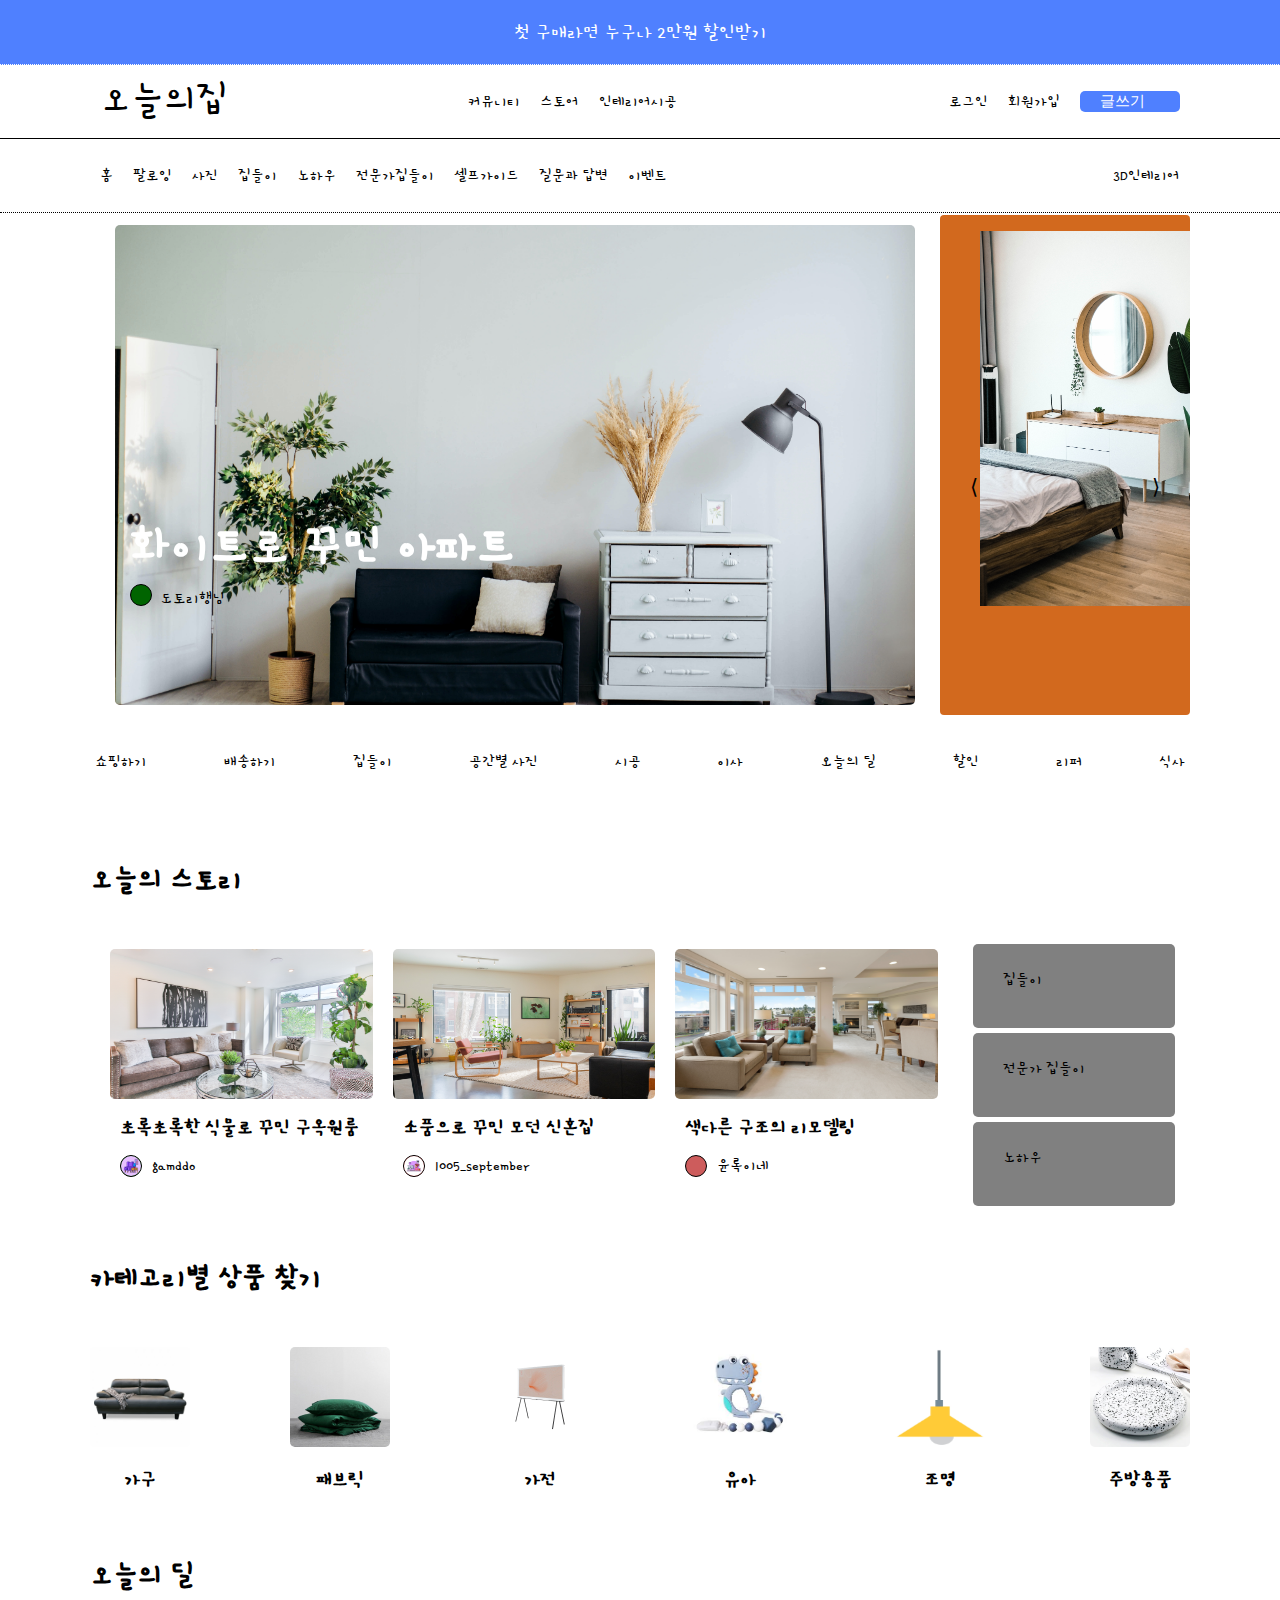
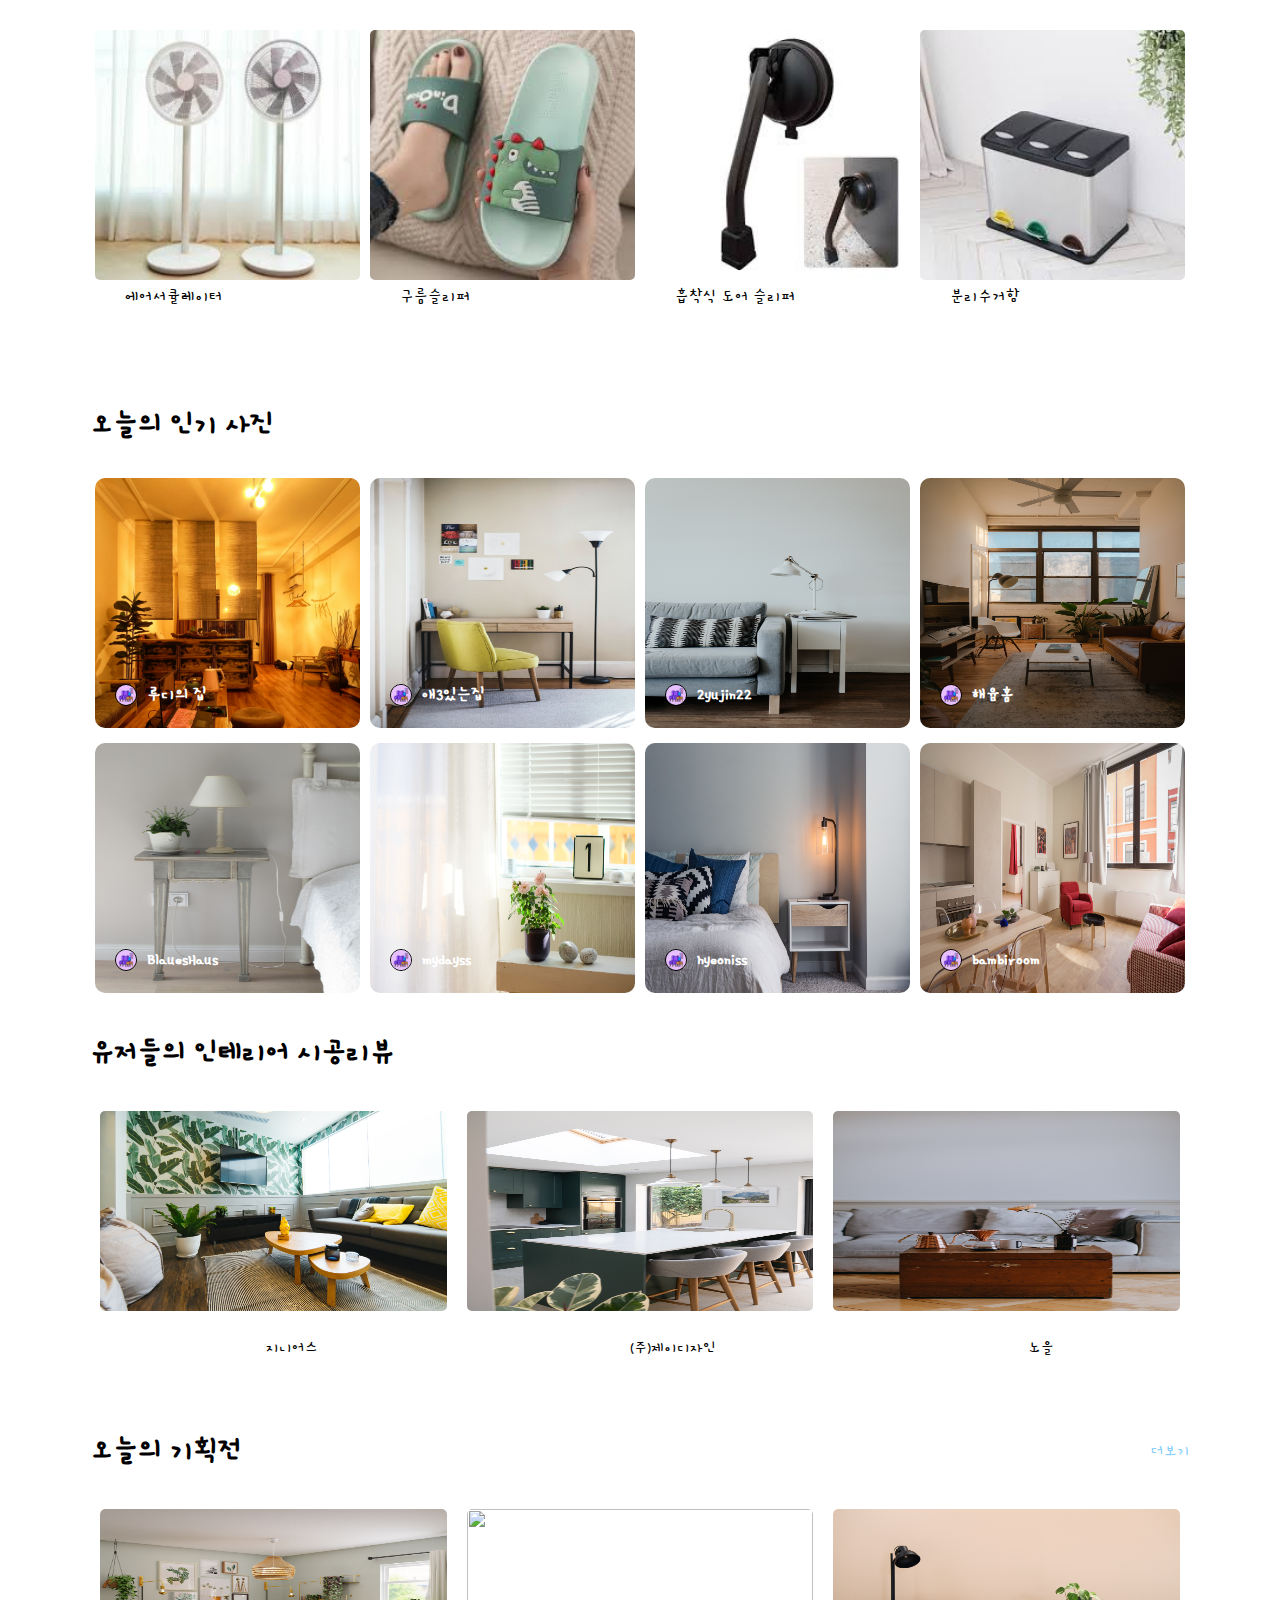
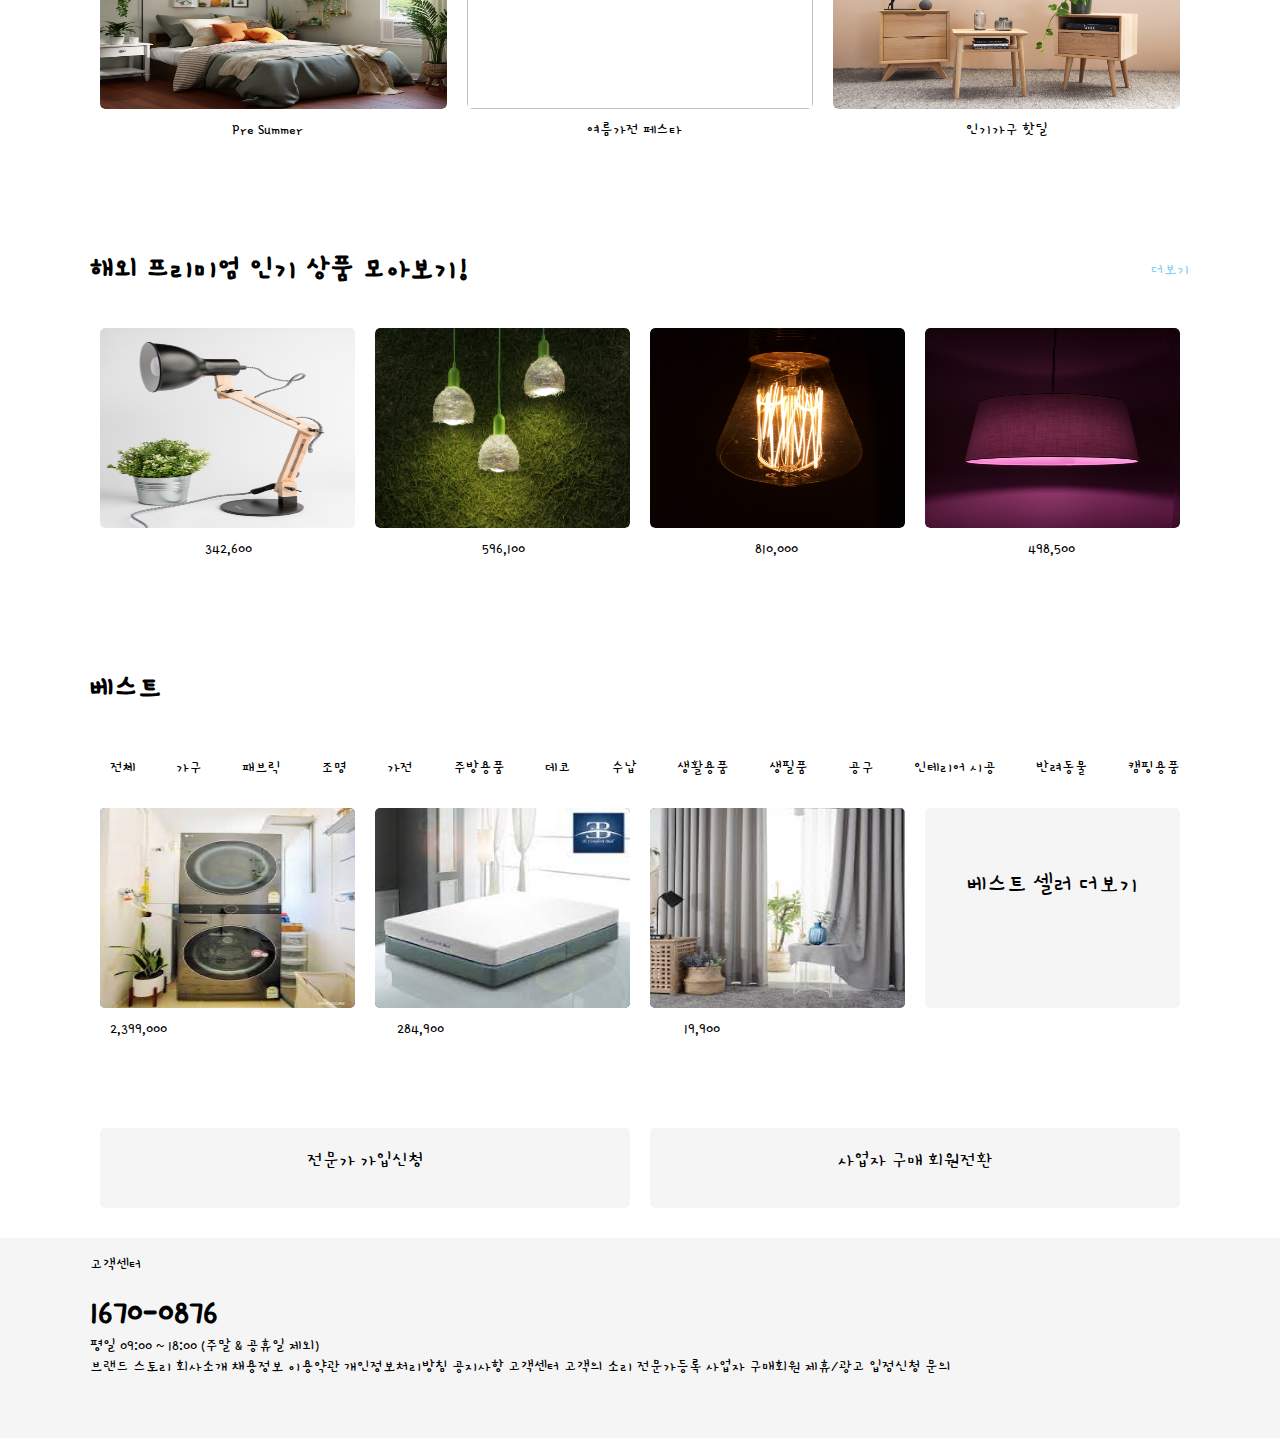
==== commit 3a60c35a: "size" ====
--- a/index.html
+++ b/index.html
@@ -83,19 +83,19 @@
 
         <!-- 메인페이지 -->
         <div class="main-container">
-
             <div class="container_header">
                 <div class="row">
+
                     <div class="row1">
                             <img src="./alexandra-gorn-JIUjvqe2ZHg-unsplash.jpg" alt="">
                     </div>
 
                     <div id="row_two"> 
                         <ul class="slides_list"> 
-                            <li><img src="./home2.jpg" alt=""></li> 
-                            <li><img src="./home1.jpg" alt=""></li>
-                            <li><img src="./store-1.jpg" alt=""></li> 
-                            <li><img src="./store-3.jpg" alt=""></li> 
+                            <li><img src="./home2.jpg" alt="" width="250px"></li> 
+                            <li><img src="./home1.jpg" alt="" width="250px"></li>
+                            <li><img src="./store-1.jpg" alt="" width="250px"></li> 
+                            <li><img src="./store-3.jpg" alt="" width="250px"></li> 
                         </ul> 
                         <p class="controller"> 
                             <!-- &lang: 왼쪽 방향 화살표 &rang: 오른쪽 방향 화살표 --> 
@@ -104,28 +104,6 @@
                         </p> 
                     </div>
 
-
-                    <!-- <div class="row_two">
-                        <div class="slides_list">
-                            <div class="slides">
-                                <img src="./home2.jpg" alt="">
-                            </div>
-                            <div class="slides">
-                                <img src="./home1.jpg" alt="">
-                            </div>
-                            <div class="sildes">
-                                <img src="./store-1.jpg" alt="">
-                            </div>
-                            <div class="sildes">
-                                <img src="./store-3.jpg" alt="">
-                            </div>
-                        </div>
-                    </div>
-
-                    <div class="button_list">
-                        <button class="button_left"><i class="fa-solid fa-angle-left"></i></button>
-                        <button class="button_right"><i class="fa-solid fa-angle-right"></i></button>
-                    </div> -->
                 </div>
             </div>
 
@@ -258,7 +236,7 @@
                                 <div class="br3_br1"><strong>색다른 구조의 리모델링</strong></div>
                                 <div class="br3_br2">윤록이네</div>
                                 <div class="br3-br3" style="background-color: indianred;">
-                                    <img src="./666666666.png.crdownload" alt="">
+                                    <!-- <img src="./666666666.png.crdownload" alt=""> -->
                                 </div>
                             </div>
                         </div>
@@ -577,4 +555,42 @@
 </body>
 </html>
 
-<script src="JS/slideShow.js"></script>
+
+<script>
+    alert('aaa');
+    console.log('aaa');    
+    const slides_list = document.querySelector('.slides_list');
+    const slides_listImg = document.querySelector('.slides_list li');
+    let currentldx = 0;
+    const slideCount = slides_listImg.length;
+    console.log(slideCount);
+    const prev = document.querySelector('.prev');
+    console.log(prev);
+    const next = document.querySelector('.next');
+    const slideWidth = 200;
+    const slideMargin = 10;
+
+    slides_list.style.width = (slideWidth + slideMargin) * slideCount + 'px';
+
+    function moveSlide(num) {
+        slides_list.style.left =-num * 260 + 'px';
+        currentldx = num;
+    }
+
+    prev.addEventListener('click', function() {
+        console.log('이전');
+        if (currentldx !== 0) moveSlide(currentldx - 1);
+    });
+    
+    next.addEventListener('click', function() {
+        console.log('다음');
+        if (currentldx !== slideCount -1) {
+            moveSlide(currentldx + 1);
+        }
+    });
+
+
+
+
+
+</script>--- a/style.css
+++ b/style.css
@@ -226,38 +226,40 @@
     #row_two {
         background-color: chocolate;
         width: 250px;
-        /* height: 500px; */
-        margin: 10px auto;
-        float: right;
+        /* margin: 10px auto; */
+        /* float: right; */
         position: relative;
         overflow: hidden;
         border-radius: 4px; 
     }
-    .slides_list li {
-        list-style: none;
-        float: left;
-    }
-
-    .slides_list li:first-child {
-        margin-left: 100px;
-    }
-    .slides_list li:not(:last-child) {
-        float: left;
-        margin-right: 100px;
-    }
-    
-    /* .slides_list img {
-        position: absolute;
-        width: 100%;
-        height: 100%;
-    } */
+    
     .slides_list {
         position: absolute;
         left: 0;
         top: 0;
-        width: 2500px;
+        width: 840px;
         transition: left 0.5s ease-out;
     }
+
+    .slides_list li {
+        list-style: none;
+        float: left;
+    }
+
+    .slides_list li:first-child {
+        /* margin-left: 100px; */
+    }
+    .slides_list li:not(:last-child) {
+        float: left;
+        /* margin-right: 100px; */
+    }
+    
+    /* .slides_list img {
+        position: relative;
+        width: 100%;
+        height: 100%;
+    } */
+    
     .controller span { 
         position:absolute; 
         background-color: transparent; 
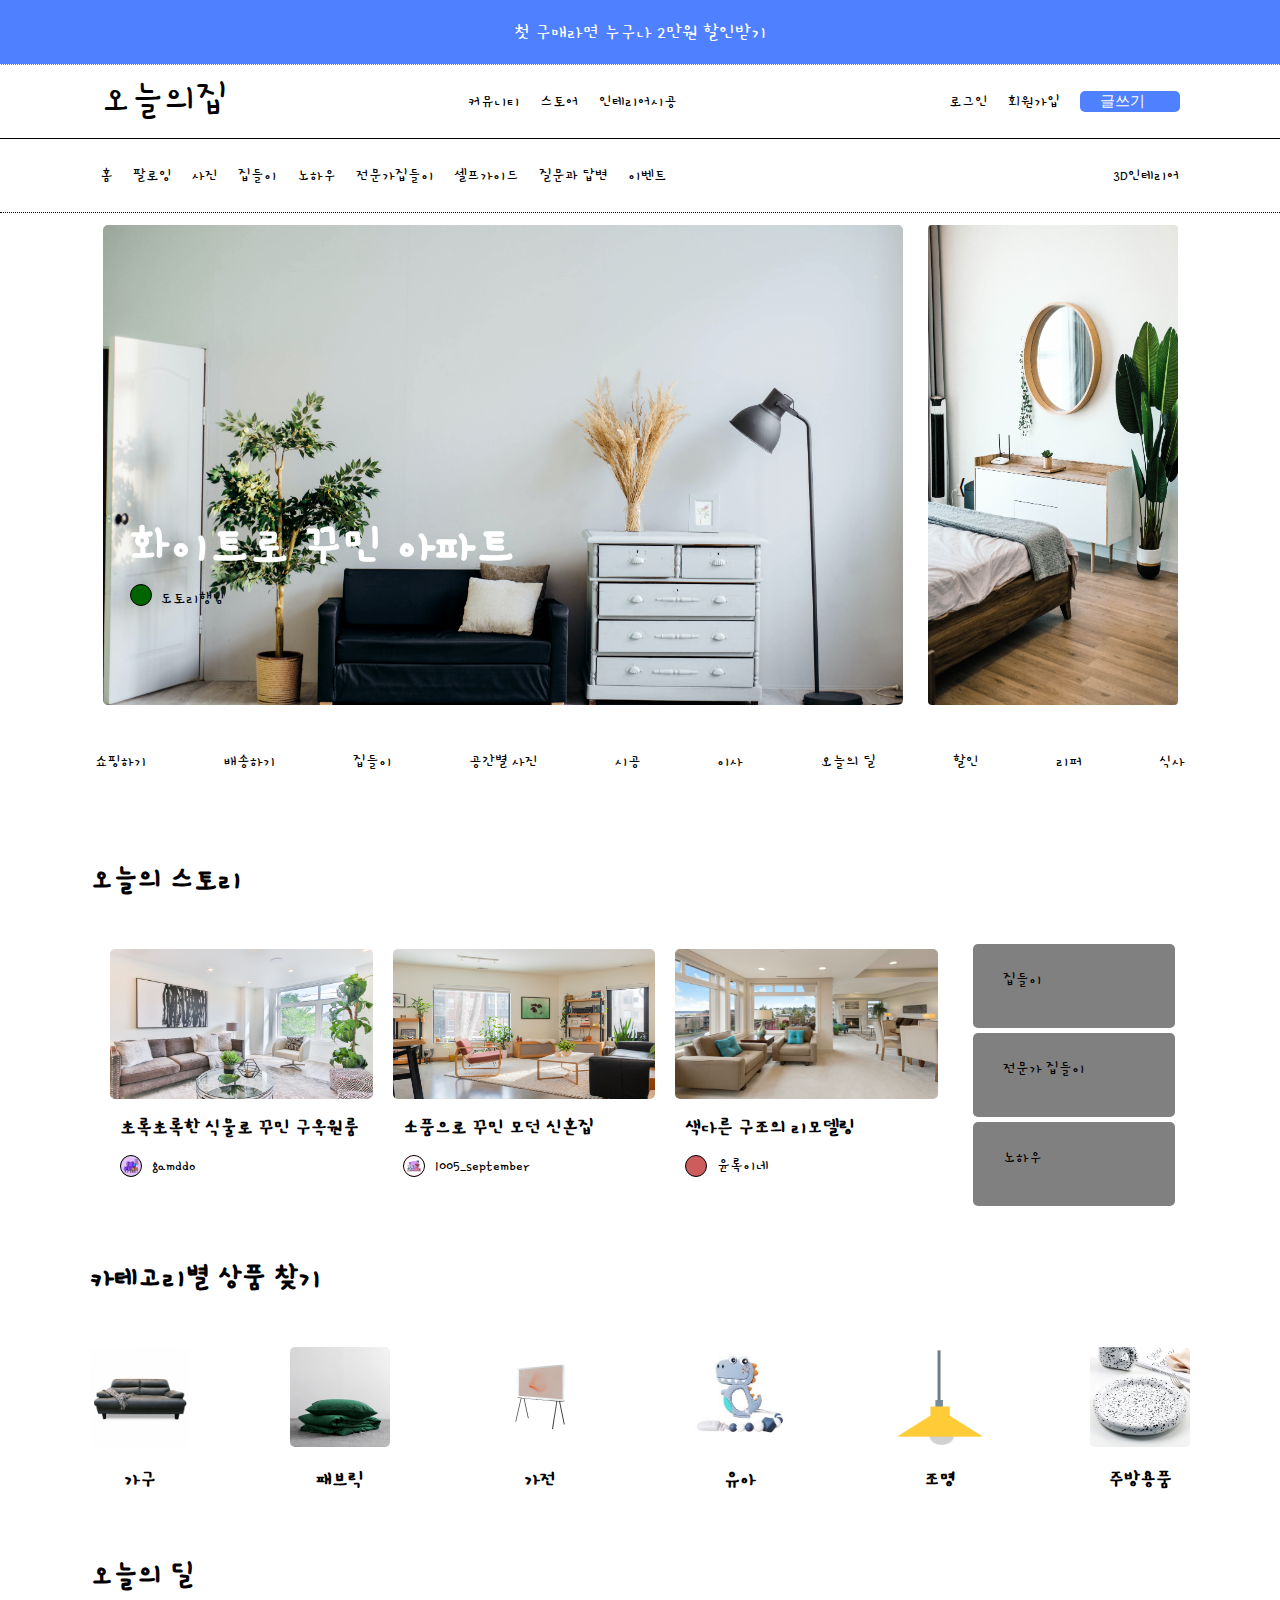
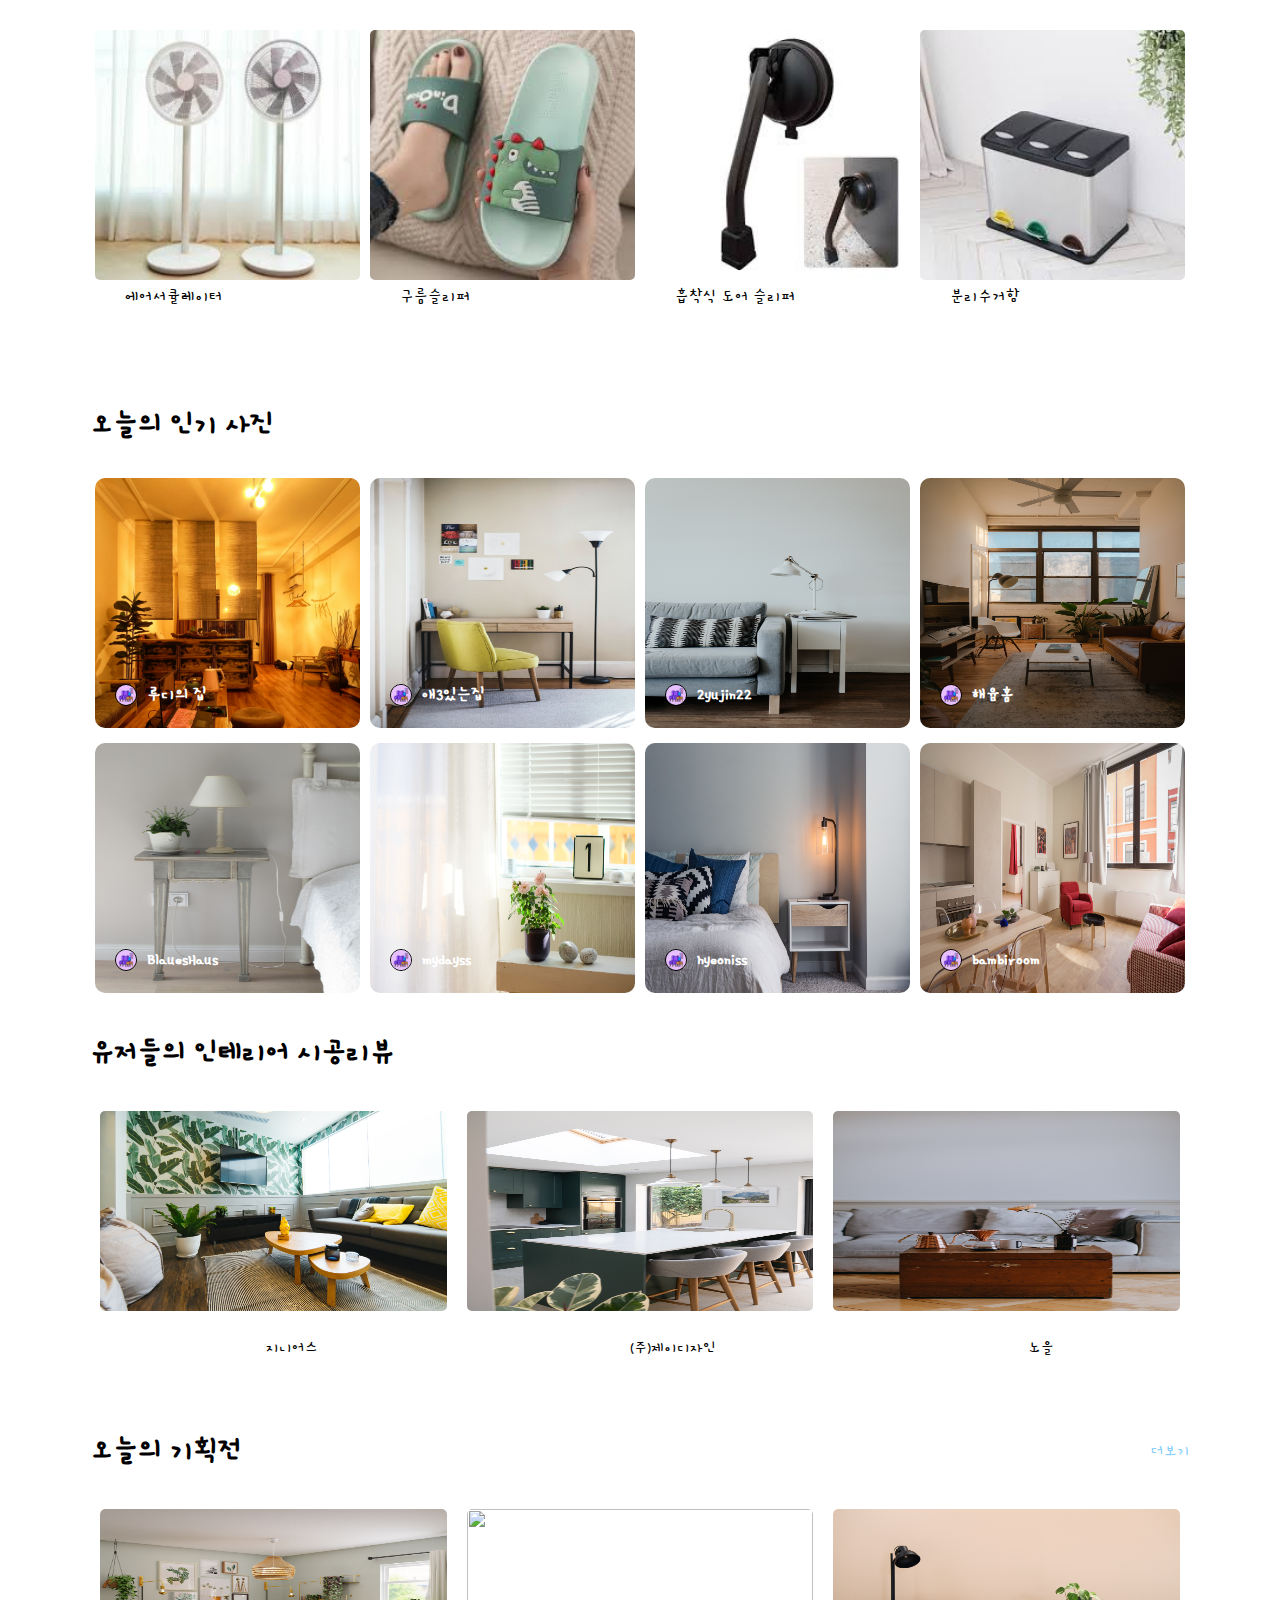
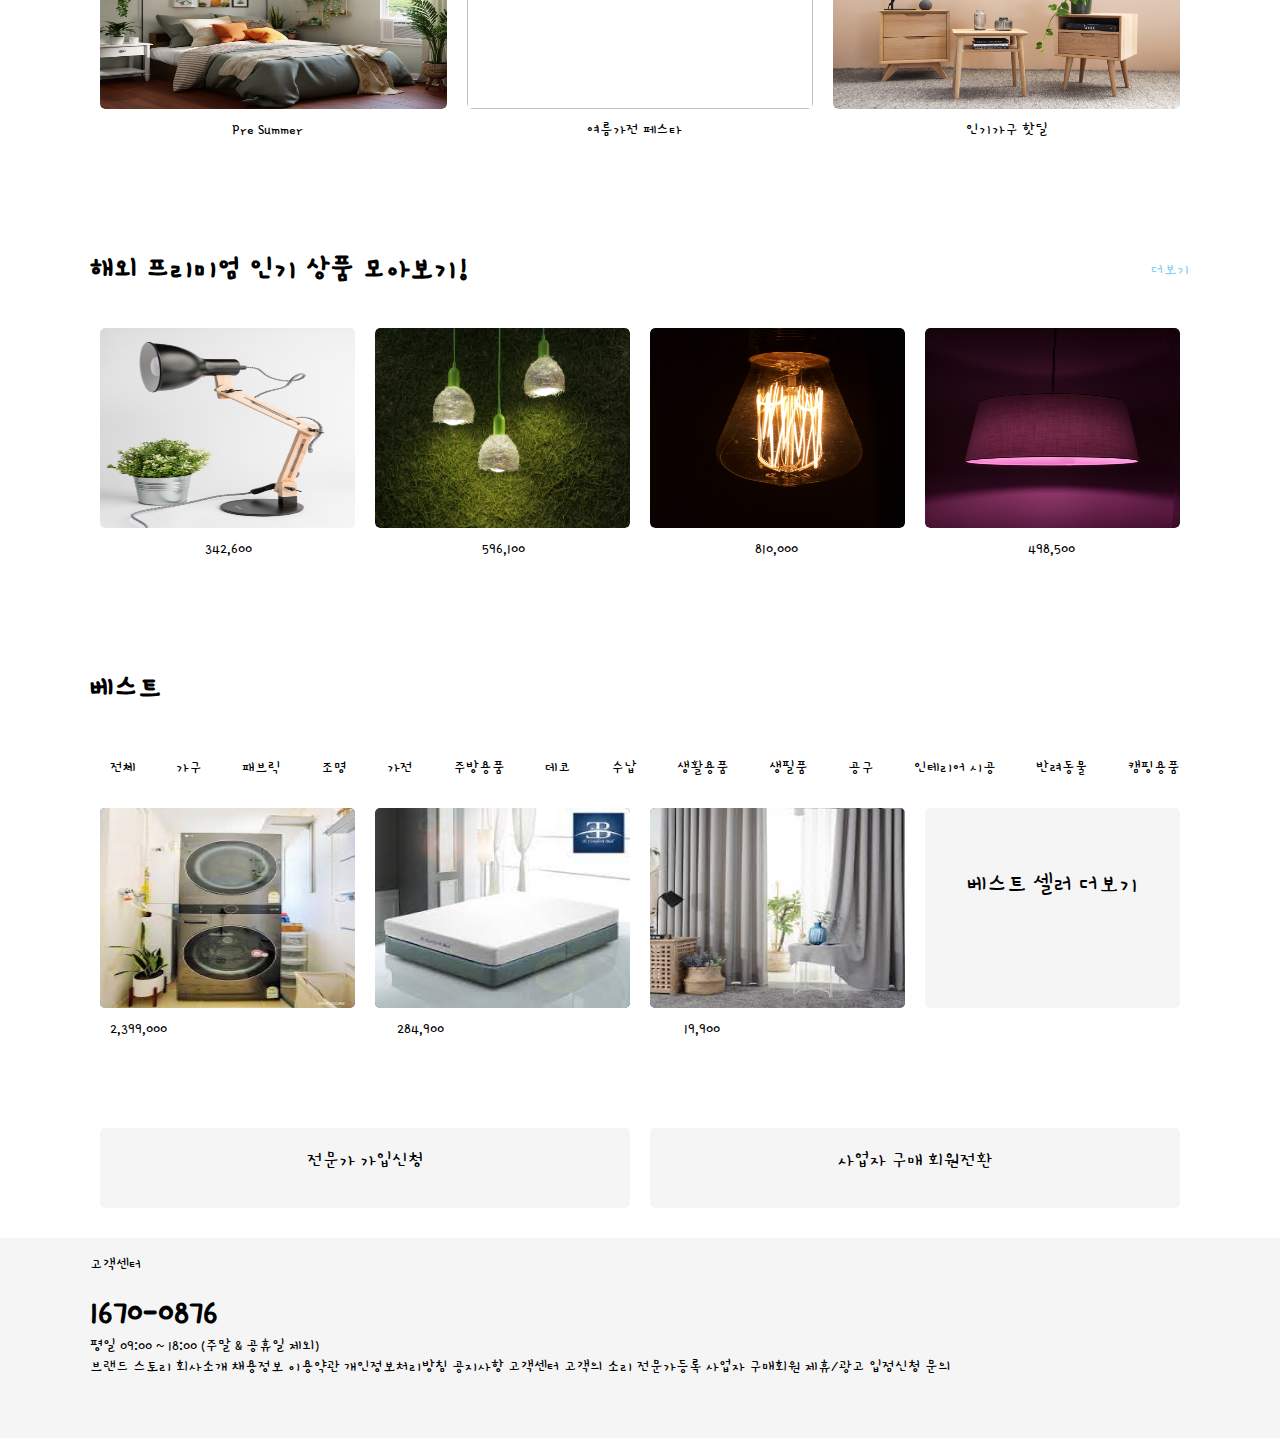
==== commit 99521083: "slide" ====
--- a/index.html
+++ b/index.html
@@ -92,10 +92,10 @@
 
                     <div id="row_two"> 
                         <ul class="slides_list"> 
-                            <li><img src="./home2.jpg" alt="" width="250px"></li> 
-                            <li><img src="./home1.jpg" alt="" width="250px"></li>
-                            <li><img src="./store-1.jpg" alt="" width="250px"></li> 
-                            <li><img src="./store-3.jpg" alt="" width="250px"></li> 
+                            <li><img src="./home2.jpg" alt="" width="250px" height="480px"></li> 
+                            <li><img src="./home1.jpg" alt="" width="250px" height="480px"></li>
+                            <li><img src="./store-1.jpg" alt="" width="250px" height="480px"></li> 
+                            <li><img src="./store-3.jpg" alt="" width="250px" height="480px"></li> 
                         </ul> 
                         <p class="controller"> 
                             <!-- &lang: 왼쪽 방향 화살표 &rang: 오른쪽 방향 화살표 --> 
--- a/style.css
+++ b/style.css
@@ -224,9 +224,9 @@
     }
     
     #row_two {
-        background-color: chocolate;
+        /* background-color: chocolate; */
         width: 250px;
-        /* margin: 10px auto; */
+        margin: 10px auto;
         /* float: right; */
         position: relative;
         overflow: hidden;
@@ -237,13 +237,16 @@
         position: absolute;
         left: 0;
         top: 0;
-        width: 840px;
+        width: 1240px;
         transition: left 0.5s ease-out;
+        margin: 0;
+        padding: 0;
     }
 
     .slides_list li {
         list-style: none;
-        float: left;
+        box-sizing: border-box;
+        /* float: left; */
     }
 
     .slides_list li:first-child {
@@ -253,13 +256,7 @@
         float: left;
         /* margin-right: 100px; */
     }
-    
-    /* .slides_list img {
-        position: relative;
-        width: 100%;
-        height: 100%;
-    } */
-    
+   
     .controller span { 
         position:absolute; 
         background-color: transparent; 
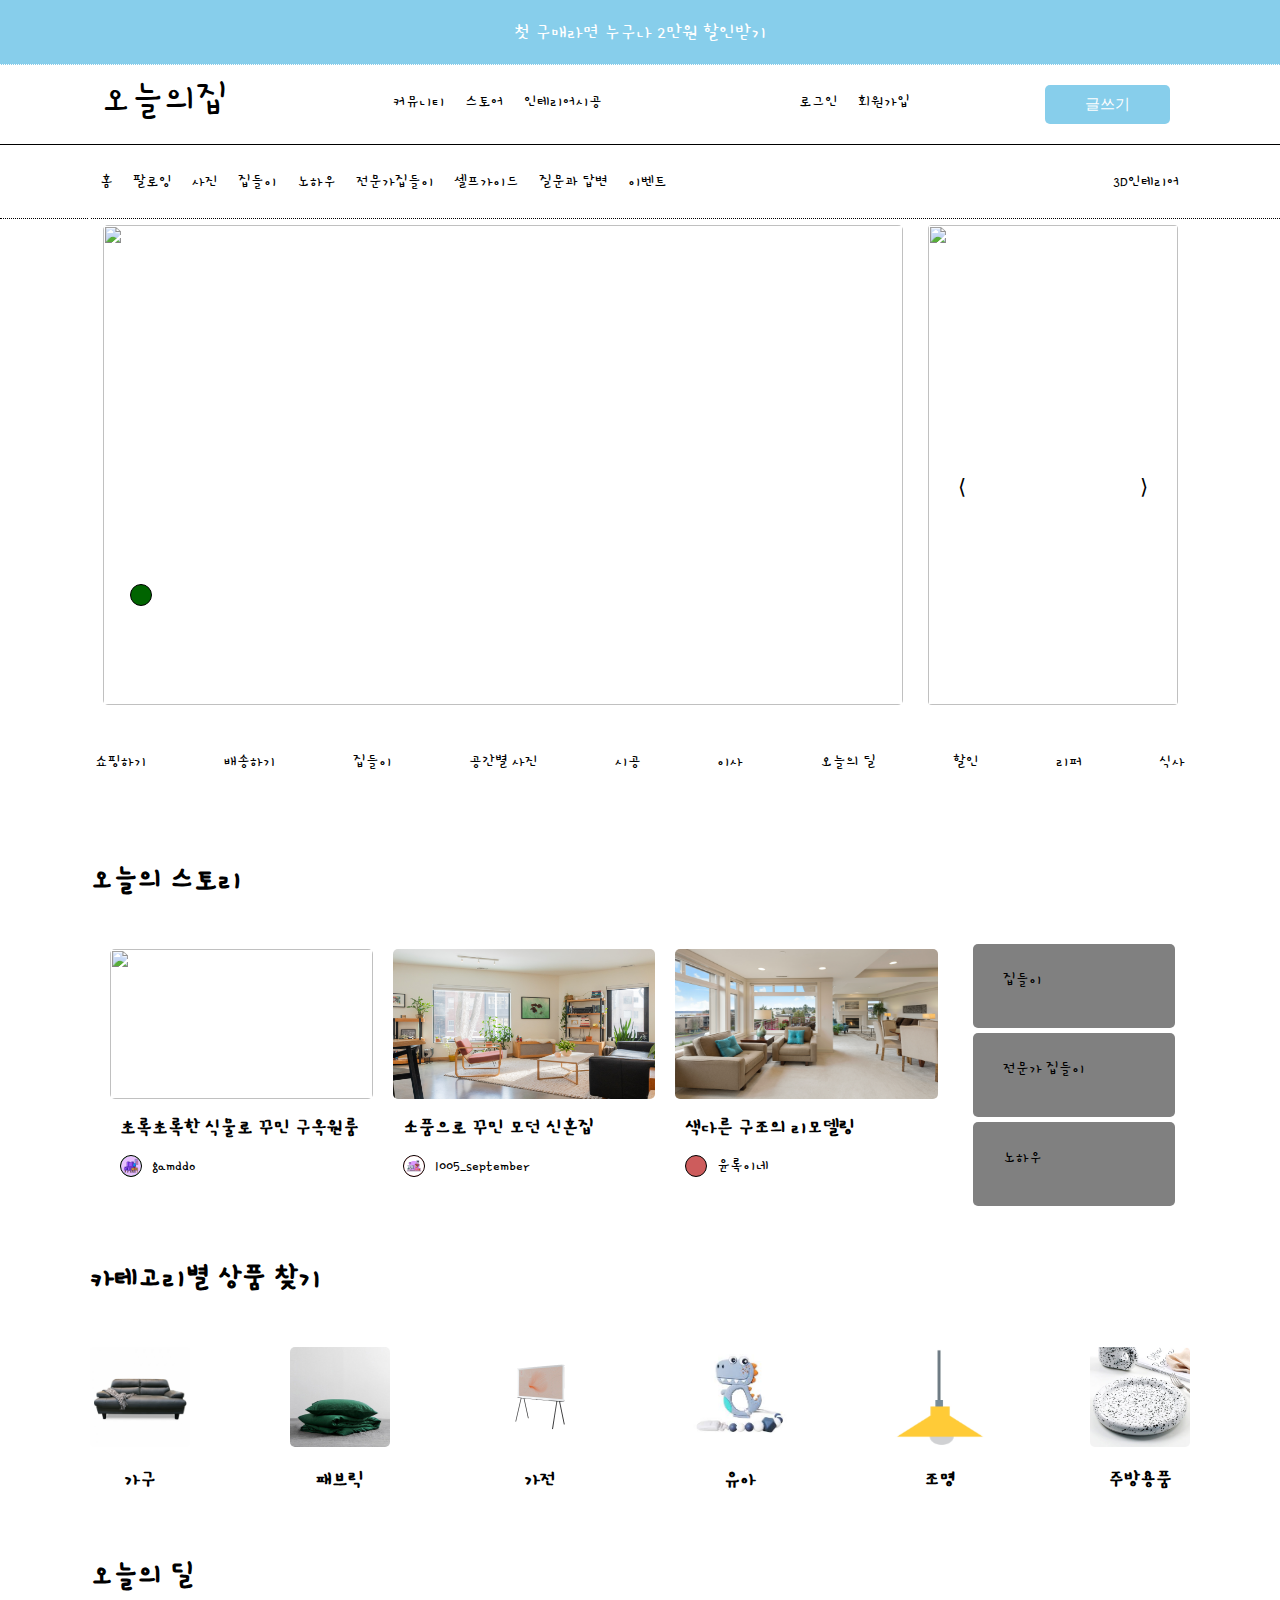
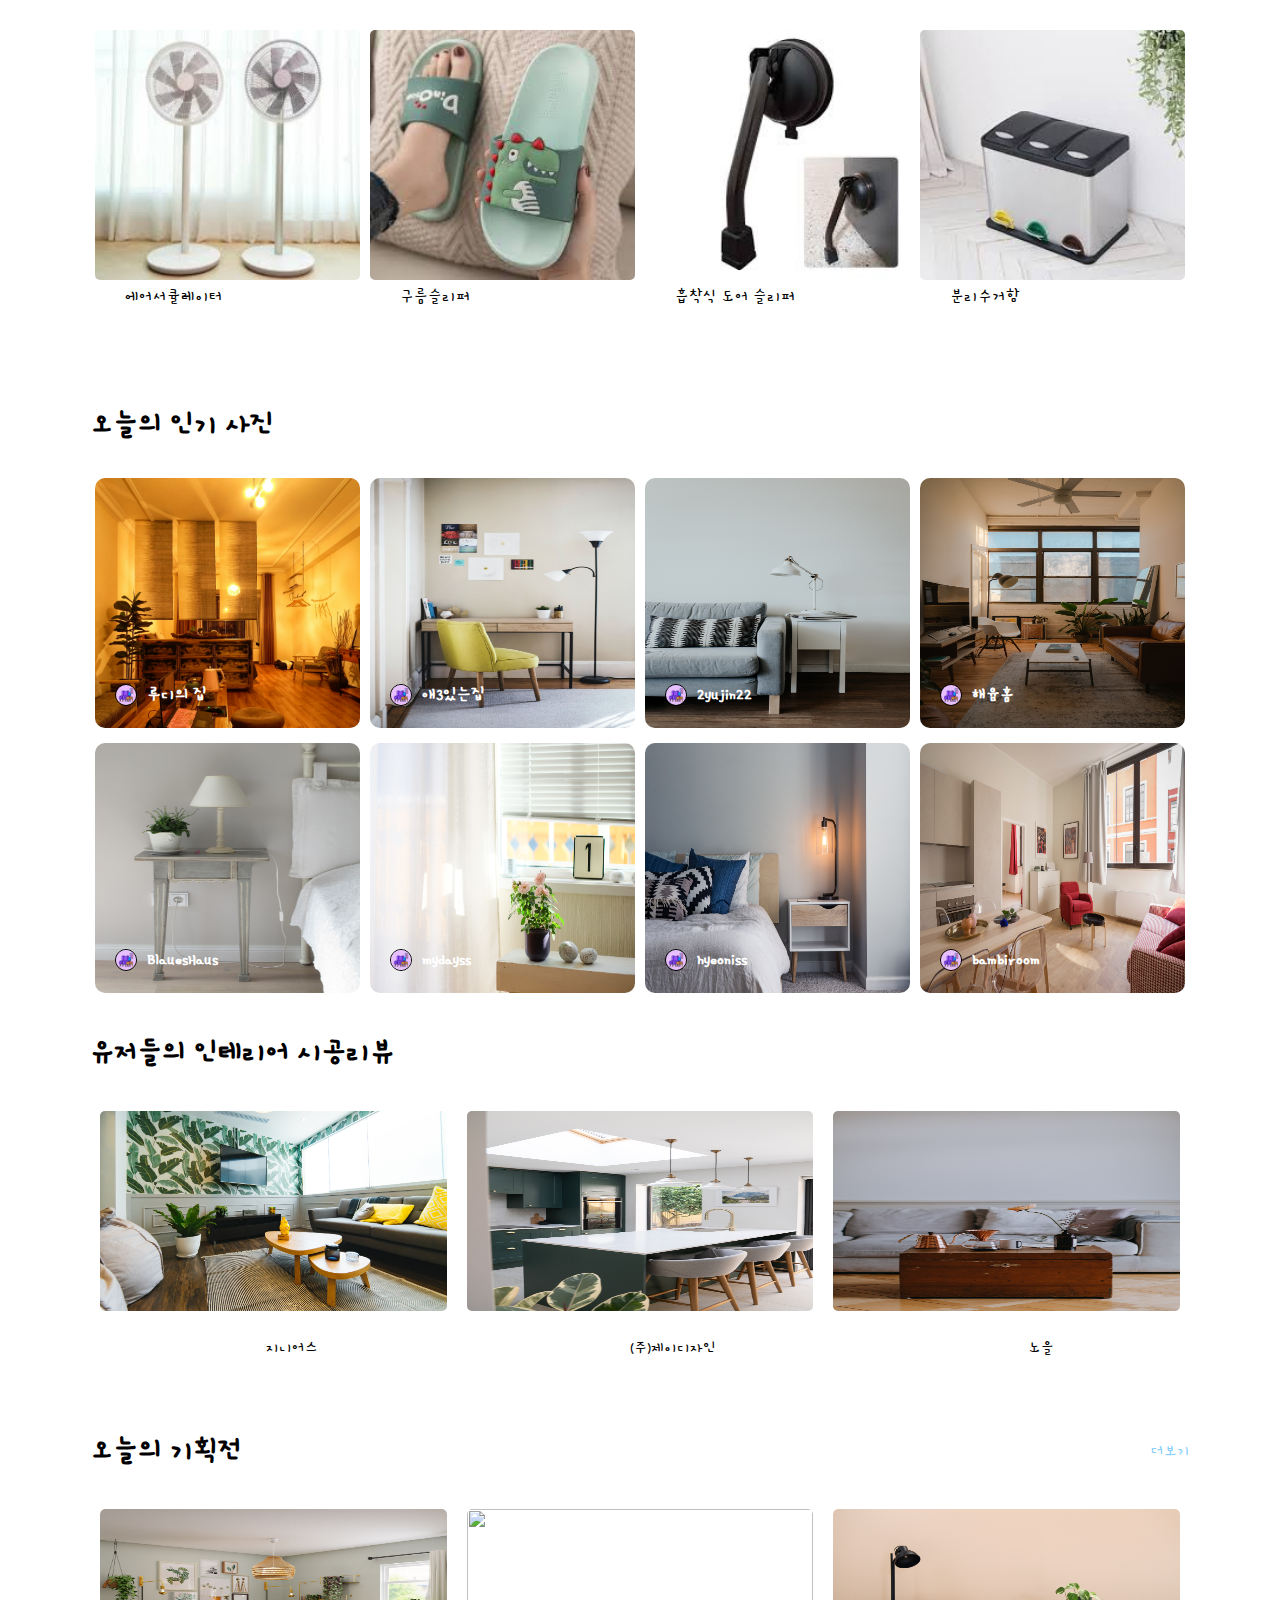
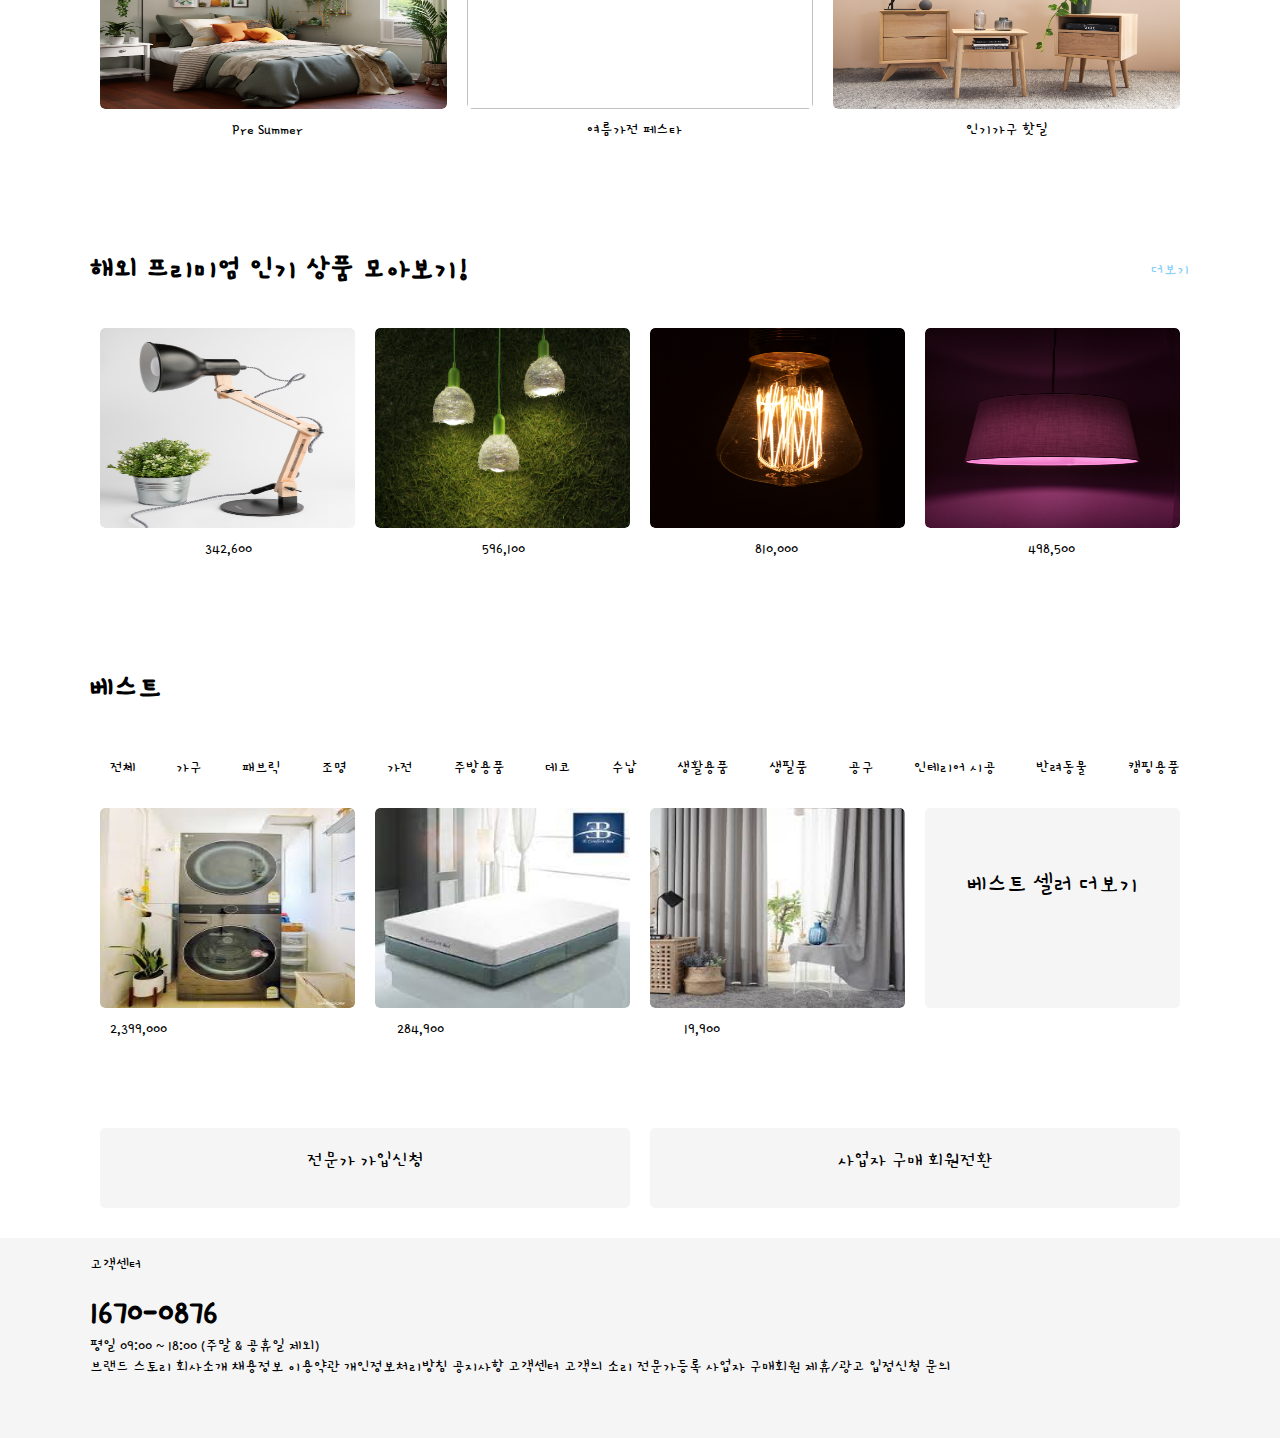
==== commit 9af4170e: "dropdown.1" ====
--- a/index.html
+++ b/index.html
@@ -46,21 +46,22 @@
                     </li>
                     <li class="list_ms">로그인</li>
                     <li class="list_ms">회원가입</li>
-                    <li class="list_ms1">
-                        <button class="list3_bt">
-                            <span class="list3_icon">글쓰기</span>
-                            <i class="fa-solid fa-angle-down"></i>
-                        </button>
-                        <div class="list3_content">
-                            <a href="#">사진올리기</a>
-                            <a href="#">집들이 글쓰기</a>
-                            <a href="#">노하우 글쓰기</a>
-                            <a href="#">상품리뷰쓰기</a>
-                            <a href="#">시공 전문가</a>
-                            <a href="#">인테리어 질문</a>
-                        </div>
+                    <!-- <li class="list_ms1"> -->
                     </li>
                 </ul>
+                <div class="dropdown">
+                    <button class="list3_bt" onclick="dp_menu()">글쓰기
+                        <i class="fa-solid fa-angle-down"></i>
+                    </button>
+                    <div id="list3_content">
+                        <a href="#">사진올리기</a>
+                        <a href="#">집들이 글쓰기</a>
+                        <a href="#">노하우 글쓰기</a>
+                        <a href="#">상품리뷰쓰기</a>
+                        <a href="#">시공 전문가</a>
+                        <a href="#">인테리어 질문</a>
+                    </div>
+                </div>
                 
             </div>    
             <div class="nav_bar1">
@@ -87,15 +88,15 @@
                 <div class="row">
 
                     <div class="row1">
-                            <img src="./alexandra-gorn-JIUjvqe2ZHg-unsplash.jpg" alt="">
+                            <img src="./image_readtop_2020_948032_16000682494355139.jpg" alt="">
                     </div>
 
                     <div id="row_two"> 
                         <ul class="slides_list"> 
-                            <li><img src="./home2.jpg" alt="" width="250px" height="480px"></li> 
-                            <li><img src="./home1.jpg" alt="" width="250px" height="480px"></li>
-                            <li><img src="./store-1.jpg" alt="" width="250px" height="480px"></li> 
-                            <li><img src="./store-3.jpg" alt="" width="250px" height="480px"></li> 
+                            <li><img src="./165262462273963092.webp" alt="" width="250px" height="480px"></li> 
+                            <li><img src="./165164434042577887.webp" alt="" width="250px" height="480px"></li>
+                            <li><img src="./165131438551499245.webp" alt="" width="250px" height="480px"></li> 
+                            <li><img src="./165131409728119781.webp" alt="" width="250px" height="480px"></li> 
                         </ul> 
                         <p class="controller"> 
                             <!-- &lang: 왼쪽 방향 화살표 &rang: 오른쪽 방향 화살표 --> 
@@ -213,7 +214,7 @@
                 <h3>오늘의 스토리</h3>
                 <section class="container_store">
                     <div class="store_br">
-                        <div class="br1"><img src="./1.jpg" alt=""> 
+                        <div class="br1"><img src="./q1.jpg" alt=""> 
                             <div class="br1_list">
                                 <div class="br1_br1"><strong>초록초록한 식물로 꾸민 구옥원룸</strong></div>
                                 <div class="br1_br2">gamddo</div>
@@ -556,9 +557,7 @@
 </html>
 
 
-<script>
-    alert('aaa');
-    console.log('aaa');    
+<script>   
     const slides_list = document.querySelector('.slides_list');
     const slides_listImg = document.querySelector('.slides_list li');
     let currentldx = 0;
@@ -567,13 +566,13 @@
     const prev = document.querySelector('.prev');
     console.log(prev);
     const next = document.querySelector('.next');
-    const slideWidth = 200;
-    const slideMargin = 10;
+    const slideWidth = 250;
+    const slideMargin = 0;
 
     slides_list.style.width = (slideWidth + slideMargin) * slideCount + 'px';
 
     function moveSlide(num) {
-        slides_list.style.left =-num * 260 + 'px';
+        slides_list.style.left =-num * 250 + 'px';
         currentldx = num;
     }
 
@@ -589,6 +588,17 @@
         }
     });
 
+    function dp_menu() {
+        let click = document.getElementById("list3_content");
+        if(click.style.display === "none") {
+            click.style.display = "blcok";
+            console.log('작동');
+        } else {
+            click.style.display = "none";
+            console.log('아니요');
+        }
+    };
+
 
 
 
--- a/style.css
+++ b/style.css
@@ -38,7 +38,7 @@
 
     /* 배너 */
     .top-banner {
-        background-color: #4f80ff;
+        background-color: skyblue;
         width: 100%;
     }
     .top-banner_pc {
@@ -89,32 +89,41 @@
     .list_3 i {
         padding: 8px;
     }
+
+    .dropdown {
+        position: relative;
+        display: inline-block;
+        margin: 10px;
+        padding: 10px;
+    }
+    
     .list3_bt {
-        font-weight: 400;
-        width: 100px;
+        padding: 10px 40px;
         font-size: 15px;
         border-radius: 5px;
         border: 1px;
-        background-color: #4f80ff;
+        background-color: skyblue;
         color: white;
         cursor: pointer;
     }
-    .list3_content {
+    #list3_content {
+        position: absolute;
         display: none;
-        position: absolute;
         z-index: 1;
-        font-weight: 400;
         background-color: #f9f9f9;
-        min-width: 200px;
-    }
-
-    .list3_content a {
+    }
+
+    #list3_content a {
         display: block;
         text-decoration: none;
-        font-size: 12px;
-    }
-
-    .list3_content a:hover {
+        font-size: 20px;
+        color: black;
+        background-color: lightblue;
+        padding: 10px 36px;
+        margin: 2px 0px 0px 0px;
+
+    }
+    #list3_content a:hover {
         background-color: #ececec;
     }
 
@@ -141,16 +150,11 @@
         border-radius: 4px;
     }
 
-    .list_ms:hover, .list_ms1:hover{
+    .list_ms:hover {
         background-color: lightskyblue;
         border-radius: 4px;
     }
 
-    .list_ms1 {
-        margin: 10px;
-        position: relative;
-        display: inline-block;
-    }
 
     .nb2_link {
         position: relative;
@@ -192,6 +196,9 @@
         width: 100%;
         height: 100%;
     }
+    .row1 img:hover {
+        transform: scale(1.4);
+    }
 
     .ro1_li1 {
         color: white;
@@ -205,6 +212,7 @@
         position: relative;
         left: 70px;
         bottom: 200px; 
+        color: white;
     }
     .ro1-li3 {
         background-color: darkgreen;
@@ -237,7 +245,7 @@
         position: absolute;
         left: 0;
         top: 0;
-        width: 1240px;
+        width: 1000px;
         transition: left 0.5s ease-out;
         margin: 0;
         padding: 0;
@@ -247,10 +255,6 @@
         list-style: none;
         box-sizing: border-box;
         /* float: left; */
-    }
-
-    .slides_list li:first-child {
-        /* margin-left: 100px; */
     }
     .slides_list li:not(:last-child) {
         float: left;
@@ -355,9 +359,6 @@
         /* overflow: hidden;
         overflow-y: visible; */
     }
-    .br1 img:hover, .br2 img:hover, .br3 img:hover {
-        transform: scale(1.4);
-    }
 
     .br1 img, .br2 img, .br3 img {
         width: 100%;
@@ -375,7 +376,7 @@
         font-size: 20px;
         padding-bottom: 10px;
     }
-
+    
     .br1_br2, .br2_br2, .br3_br2 {
         display: inline-block;
         position: relative;
@@ -688,7 +689,7 @@
         display: flex;
     }
     .best_br1, .best_br2, .best_br3 {
-        background-color: #4f80ff;
+        /* background-color: #4f80ff; */
         width: 35%;
         height:200px;
         margin: 10px;
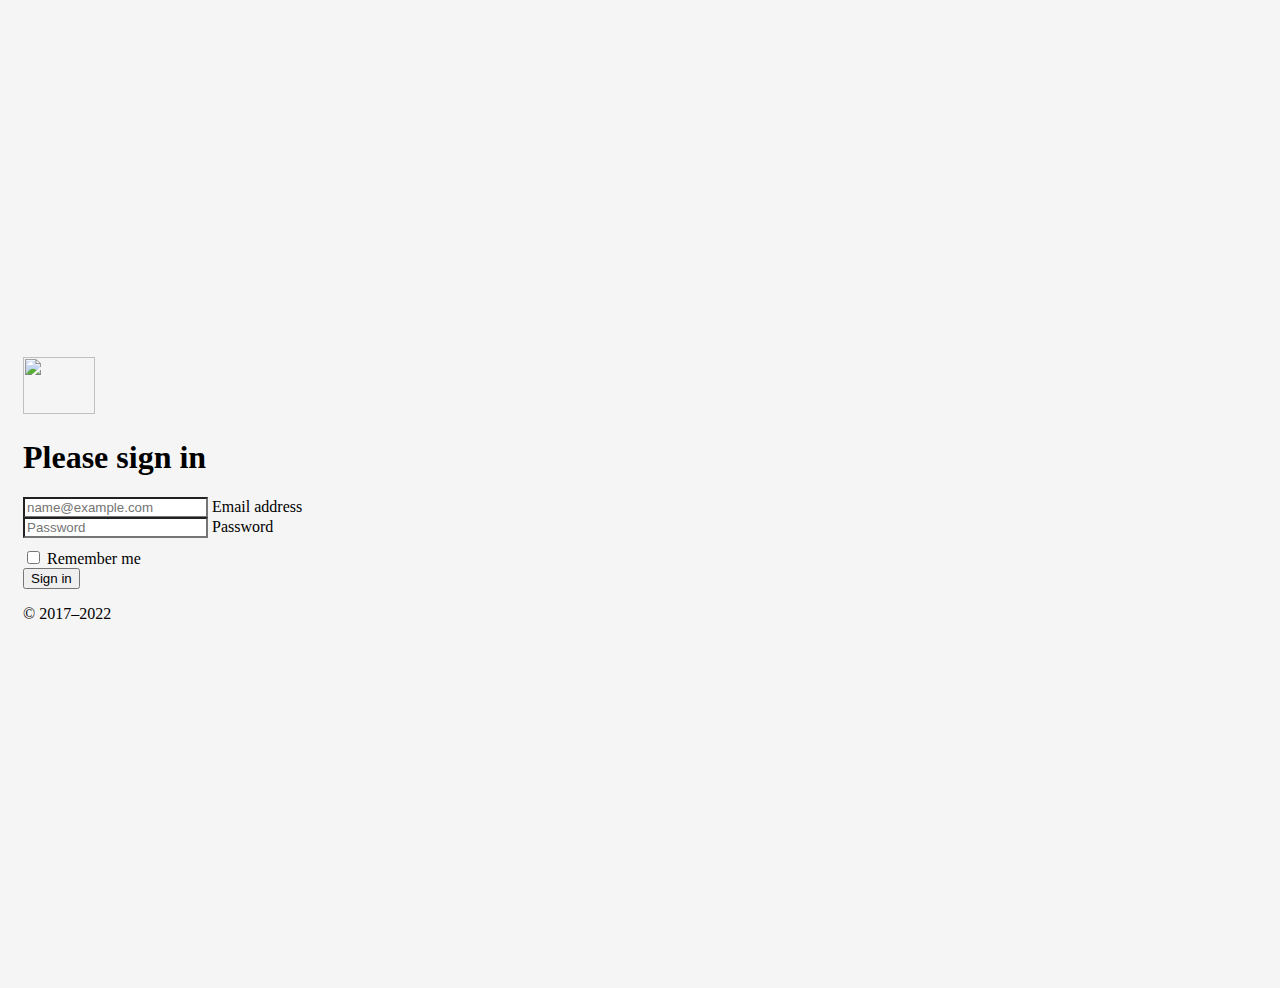
==== commit 4b76f569: "imgschanges.2" ====
--- a/index.html
+++ b/index.html
@@ -1,606 +1,105 @@
-<!DOCTYPE html>
+<!doctype html>
 <html lang="en">
-<head>
-    <meta charset="UTF-8">
-    <meta http-equiv="X-UA-Compatible" content="IE=edge">
-    <meta name="viewport" content="width=device-width, initial-scale=1.0">
-    <script src="https://kit.fontawesome.com/91217dad50.js" crossorigin="anonymous"></script>
-    <link rel="preconnect" href="https://fonts.googleapis.com">
-    <link rel="preconnect" href="https://fonts.gstatic.com" crossorigin>
-    <link href="https://fonts.googleapis.com/css2?family=Anybody&family=Gamja+Flower&family=Nanum+Pen+Script&family=Secular+One&family=Song+Myung&display=swap" rel="stylesheet">
+  <head>
+    <meta charset="utf-8">
+    <meta name="viewport" content="width=device-width, initial-scale=1">
+    <meta name="description" content="">
+    <meta name="author" content="Mark Otto, Jacob Thornton, and Bootstrap contributors">
+    <meta name="generator" content="Hugo 0.98.0">
+    <title>Signin Template · Bootstrap v5.2</title>
+
+    <link rel="canonical" href="https://getbootstrap.com/docs/5.2/examples/sign-in/">
+
     
-    <title>오늘의집</title>
-</head>
-<link rel="stylesheet" href="style.css">
-<body>
-    <div class="laylot">
 
-        <!-- 배너 -->
-        <div class="top-banner">
-            <div class="top-banner_pc">
-                <a href="https://ohou.se/exhibitions/2031" target="blank">첫 구매라면 누구나 2만원 할인받기</a>
-                <i class="fa-solid fa-xmark"></i>
-            </div>
-        </div>
+    
 
-        <!-- 메뉴바 -->
-        <header class="navigation-bar">
-            <div class="nav_bar">
-                <div class="list_1">
-                    <div class="nb_list">
-                        오늘의집
-                    </div>
-                </div>
-                
-                <ul class="list_2">
-                    <li class="list_ms">커뮤니티</li>
-                    <li class="list_ms">스토어</li>
-                    <li class="list_ms">인테리어시공</li>
-                </ul>
-                
-                
-                <ul class="list_3">
-                    <li>
-                        <i class="fa-solid fa-magnifying-glass"></i>
-                        <i class="fa-solid fa-cart-shopping"></i>
-                    </li>
-                    <li class="list_ms">로그인</li>
-                    <li class="list_ms">회원가입</li>
-                    <!-- <li class="list_ms1"> -->
-                    </li>
-                </ul>
-                <div class="dropdown">
-                    <button class="list3_bt" onclick="dp_menu()">글쓰기
-                        <i class="fa-solid fa-angle-down"></i>
-                    </button>
-                    <div id="list3_content">
-                        <a href="#">사진올리기</a>
-                        <a href="#">집들이 글쓰기</a>
-                        <a href="#">노하우 글쓰기</a>
-                        <a href="#">상품리뷰쓰기</a>
-                        <a href="#">시공 전문가</a>
-                        <a href="#">인테리어 질문</a>
-                    </div>
-                </div>
-                
-            </div>    
-            <div class="nav_bar1">
-                <div class="ft_1">
-                    <ul class="nb1_list">
-                        <li class="nl_1">홈</li>
-                        <li class="nl_1">팔로잉</li>
-                        <li class="nl_1">사진</li>
-                        <li class="nl_1">집들이</li>
-                        <li class="nl_1">노하우</li>
-                        <li class="nl_1">전문가집들이</li>
-                        <li class="nl_1">셀프가이드</li>
-                        <li class="nl_1">질문과 답변</li>
-                        <li class="nl_1">이벤트</li>
-                    </ul>
-                    <div class="nb2_link">3D인테리어</div>
-                </div>
-            </div>
-        </header>
+<link href="../assets/dist/css/bootstrap.min.css" rel="stylesheet">
 
-        <!-- 메인페이지 -->
-        <div class="main-container">
-            <div class="container_header">
-                <div class="row">
+    <style>
+      .bd-placeholder-img {
+        font-size: 1.125rem;
+        text-anchor: middle;
+        -webkit-user-select: none;
+        -moz-user-select: none;
+        user-select: none;
+      }
 
-                    <div class="row1">
-                            <img src="./image_readtop_2020_948032_16000682494355139.jpg" alt="">
-                    </div>
+      @media (min-width: 768px) {
+        .bd-placeholder-img-lg {
+          font-size: 3.5rem;
+        }
+      }
 
-                    <div id="row_two"> 
-                        <ul class="slides_list"> 
-                            <li><img src="./165262462273963092.webp" alt="" width="250px" height="480px"></li> 
-                            <li><img src="./165164434042577887.webp" alt="" width="250px" height="480px"></li>
-                            <li><img src="./165131438551499245.webp" alt="" width="250px" height="480px"></li> 
-                            <li><img src="./165131409728119781.webp" alt="" width="250px" height="480px"></li> 
-                        </ul> 
-                        <p class="controller"> 
-                            <!-- &lang: 왼쪽 방향 화살표 &rang: 오른쪽 방향 화살표 --> 
-                            <span class="prev">&lang;</span> 
-                            <span class="next">&rang;</span> 
-                        </p> 
-                    </div>
+      .b-example-divider {
+        height: 3rem;
+        background-color: rgba(0, 0, 0, .1);
+        border: solid rgba(0, 0, 0, .15);
+        border-width: 1px 0;
+        box-shadow: inset 0 .5em 1.5em rgba(0, 0, 0, .1), inset 0 .125em .5em rgba(0, 0, 0, .15);
+      }
 
-                </div>
-            </div>
+      .b-example-vr {
+        flex-shrink: 0;
+        width: 1.5rem;
+        height: 100vh;
+      }
 
-            <div class="row1_list">
-                <div class="ro1_li1"><strong>화이트로 꾸민 아파트</strong></div>
-                <div class="ro1_li2">도토리행님</div>
-                <div class="ro1-li3"></div>
-            </div>
+      .bi {
+        vertical-align: -.125em;
+        fill: currentColor;
+      }
 
-            <nav class="container_menu">
-                <ul class="menu_list">
-                    <div class="menu-icon">
-                            <li>
-                                <i class="fa-solid fa-cart-shopping"></i>
-                            </li>
-                        <div class="icon_shop">
-                            쇼핑하기
-                        </div>
-                    </div>
+      .nav-scroller {
+        position: relative;
+        z-index: 2;
+        height: 2.75rem;
+        overflow-y: hidden;
+      }
 
-                    <div class="menu-icon">
-                        <li>
-                            <i class="fa-solid fa-truck"></i>
-                        </li>
-                        <div class="icon_shop">
-                            배송하기
-                        </div>
-                    </div>
+      .nav-scroller .nav {
+        display: flex;
+        flex-wrap: nowrap;
+        padding-bottom: 1rem;
+        margin-top: -1px;
+        overflow-x: auto;
+        text-align: center;
+        white-space: nowrap;
+        -webkit-overflow-scrolling: touch;
+      }
+    </style>
 
-                    <div class="menu-icon">
-                        <li>
-                            <i class="fa-solid fa-house"></i>
-                        </li>
-                        <div class="icon_shop">
-                            집들이
-                        </div>
-                    </div>
+    
+    <!-- Custom styles for this template -->
+    <link href="signin.css" rel="stylesheet">
+  </head>
+  <body class="text-center">
+    
+<main class="form-signin w-100 m-auto">
+  <form>
+    <img class="mb-4" src="../assets/brand/bootstrap-logo.svg" alt="" width="72" height="57">
+    <h1 class="h3 mb-3 fw-normal">Please sign in</h1>
 
-                    <div class="menu-icon">
-                        <li>
-                            <i class="fa-solid fa-couch"></i>
-                        </li>
-                        <div class="icon_shop">
-                            공간별 사진
-                        </div>
-                    </div>
+    <div class="form-floating">
+      <input type="email" class="form-control" id="floatingInput" placeholder="name@example.com">
+      <label for="floatingInput">Email address</label>
+    </div>
+    <div class="form-floating">
+      <input type="password" class="form-control" id="floatingPassword" placeholder="Password">
+      <label for="floatingPassword">Password</label>
+    </div>
 
-                    <div class="menu-icon">
-                        <li>
-                            <i class="fa-solid fa-paint-roller"></i>
-                        </li>
-                        <div class="icon_shop">
-                            시공
-                        </div>
-                    </div>
+    <div class="checkbox mb-3">
+      <label>
+        <input type="checkbox" value="remember-me"> Remember me
+      </label>
+    </div>
+    <button class="w-100 btn btn-lg btn-primary" type="submit">Sign in</button>
+    <p class="mt-5 mb-3 text-muted">&copy; 2017–2022</p>
+  </form>
+</main>
 
 
-                    <div class="menu-icon">
-                        <li>
-                            <i class="fa-solid fa-truck-moving"></i>
-                        </li>
-                        <div class="icon_shop">
-                            이사
-                        </div>
-                    </div>
-
-                    <div class="menu-icon">
-                        <li>
-                            <i class="fa-solid fa-clock"></i>
-                        </li>
-                        <div class="icon_shop">
-                            오늘의 딜
-                        </div>
-                    </div>
-
-                    <div class="menu-icon">
-                        <li>
-                            <i class="fa-solid fa-sack-dollar"></i>
-                        </li>
-                        <div class="icon_shop">
-                            할인
-                        </div>
-                    </div>
-
-                    <div class="menu-icon">
-                        <li>
-                            <i class="fa-solid fa-book-open-reader"></i>
-                        </li>
-                        <div class="icon_shop">
-                            리퍼
-                        </div>
-                    </div>
-
-                    <div class="menu-icon">
-                        <li>
-                            <i class="fa-solid fa-drumstick-bite"></i>
-                        </li>
-                        <div class="icon_shop">
-                            식사
-                        </div>
-                    </div>
-        
-                </ul>
-            </nav>
-            
-            <section>
-                <h3>오늘의 스토리</h3>
-                <section class="container_store">
-                    <div class="store_br">
-                        <div class="br1"><img src="./q1.jpg" alt=""> 
-                            <div class="br1_list">
-                                <div class="br1_br1"><strong>초록초록한 식물로 꾸민 구옥원룸</strong></div>
-                                <div class="br1_br2">gamddo</div>
-                                <div class="br1-br3"><img src="./111.png" alt=""></div>
-                            </div>
-                        </div>
-
-                        <div class="br2"><img src="./2.jpg" alt=""> 
-                            <div class="br2_list">
-                                <div class="br2_br1"><strong>소품으로 꾸민 모던 신혼집</strong></div>
-                                <div class="br2_br2">1005_september</div>
-                                <div class="br2-br3" style="background-color: brown;">
-                                    <img src="./22222.png" alt="">
-                                </div>
-                            </div>
-                        </div>
-
-                        <div class="br3"><img src="./3.jpg" alt=""> 
-                            <div class="br3_list">
-                                <div class="br3_br1"><strong>색다른 구조의 리모델링</strong></div>
-                                <div class="br3_br2">윤록이네</div>
-                                <div class="br3-br3" style="background-color: indianred;">
-                                    <!-- <img src="./666666666.png.crdownload" alt=""> -->
-                                </div>
-                            </div>
-                        </div>
-                    </div>
-                    <div class="store_br2">
-                        <div class="br2_menu1">
-                            <a href="#">집들이</a>
-                            <div><i class="fa-solid fa-angle-right"></i></div>
-                        </div>
-                        <div class="br2_menu1" >
-                            <a href="#">전문가 집들이</a>
-                            <div><i class="fa-solid fa-angle-right"></i></div>
-                        </div>
-                        <div class="br2_menu1" >
-                            <a href="#">노하우</a>
-                            <div><i class="fa-solid fa-angle-right"></i></div>
-                        </div>
-                    </div>
-                </section>
-            </section>
-
-            <section class="container_category">
-                <h3>카테고리별 상품 찾기</h3>
-                <div class="category_menu">
-                    <div class="menu_top"> 
-                        <div class="menu_icon">
-                            <img src="./52.jpg" alt="">
-                        </div>
-                        <div class="menu_bot">
-                            <div>가구</div>
-                        </div>
-                    </div>
-
-                    <div class="menu_top"> 
-                        <div class="menu_icon">
-                            <img src="./badding.jpg" alt="">
-                        </div>
-                        <div class="menu_bot">
-                            <div>패브릭</div>
-                        </div>
-                    </div>
-
-                    <div class="menu_top"> 
-                        <div class="menu_icon">
-                            <img src="./100.jpg" alt="">
-                        </div>
-                        <div class="menu_bot">
-                            <div>가전</div>
-                        </div>
-                    </div>
-
-                    <div class="menu_top"> 
-                        <div class="menu_icon">
-                            <img src="./child.jpg" alt="">
-                        </div>
-                        <div class="menu_bot">
-                            <div>유아</div>
-                        </div>
-                    </div>
-
-                    <div class="menu_top"> 
-                        <div class="menu_icon">
-                            <img src="./ss.jpg" alt="">
-                        </div>
-                        <div class="menu_bot">
-                            <div>조명</div>
-                        </div>
-                    </div>
-
-                    <div class="menu_top"> 
-                        <div class="menu_icon">
-                            <img src="./ki.jpg" alt="">
-                        </div>
-                        <div class="menu_bot">
-                            <div>주방용품</div>
-                        </div>
-                    </div>
-                </div>
-            </section>
-
-            <section class="container_dill">
-                <h3>오늘의 딜</h3>
-                <div class="dill_grid">
-                    <div class="dill_item1">
-                        <img src="./1!.jpg" alt="">
-                        <div class="dill_br1_1">에어서큘레이터</div>
-                    </div>
-                    <div class="dill_item1">
-                        <img src="./2!.jpg" alt="">
-                        <div class="dill_br1_1">구름슬리퍼</div>
-                    </div>
-                    <div class="dill_item1">
-                        <img src="./3!.jpg" alt="">
-                        <div class="dill_br1_1">흡착식 도어 슬리퍼</div>
-                    </div>
-                    <div class="dill_item1">
-                        <img src="./4!.jpg" alt=""> 
-                        <div class="dill_br1_1">분리수거함</div>
-                    </div>
-            </section>
-
-
-            <section class="container_photo">
-                <h3>오늘의 인기 사진</h3>
-                    <div class="photo_grid">
-                        <div class="grid_item1">
-                            <img src="./d.jpg" alt="">
-                            <div class="grid_br1"><img src="./111.png" alt=""></div>
-                            <div class="grid_br1_1">루디의 집</div>
-                        </div>
-                        <div class="grid_item1">
-                            <img src="./kari-shea-tOVmshavtoo-unsplash.jpg" alt="">
-                            <div class="grid_br1"><img src="./111.png" alt=""></div>
-                            <div class="grid_br1_1">애3있는집</div>
-                        </div>
-                        <div class="grid_item1">
-                            <img src="./becca-tapert-dO3qTKxwik0-unsplash.jpg" alt="">
-                            <div class="grid_br1"><img src="./111.png" alt=""></div>
-                            <div class="grid_br1_1">2yujin22</div>
-                        </div>
-                        <div class="grid_item1">
-                            <img src="./michael-oxendine-BfkTFeysp34-unsplash.jpg" alt="">
-                            <div class="grid_br1"><img src="./111.png" alt=""></div>
-                            <div class="grid_br1_1">해윰홈</div>
-                        </div>
-                        <div class="grid_item1">
-                            <img src="./cheryl-winn-boujnida-jhDof9B6vPY-unsplash.jpg" alt="">
-                            <div class="grid_br1"><img src="./111.png" alt=""></div>
-                            <div class="grid_br1_1">BlauesHaus</div>
-                        </div>
-                        <div class="grid_item1">
-                            <img src="./steinar-engeland-hmIFzdQ6U5k-unsplash.jpg" alt="">
-                            <div class="grid_br1"><img src="./111.png" alt=""></div>
-                            <div class="grid_br1_1">mydayss</div>
-                        </div>
-                        <div class="grid_item1">
-                            <img src="./christopher-jolly-GqbU78bdJFM-unsplash.jpg" alt="">
-                            <div class="grid_br1"><img src="./111.png" alt=""></div>
-                            <div class="grid_br1_1">hyeoniss</div>
-                        </div>
-                        <div class="grid_item1">
-                            <img src="./deborah-cortelazzi-gREquCUXQLI-unsplash.jpg" alt="">
-                            <div class="grid_br1"><img src="./111.png" alt=""></div>
-                            <div class="grid_br1_1">bambiroom</div>
-                        </div>
-                    </div>
-            </section>
-
-            <section class="container_review">
-                <h3>유저들의 인테리어 시공리뷰</h3>
-                <div class="review_list">
-                    <div class="review_list1">
-                        <img src="./dan-gold-4HG3Ca3EzWw-unsplash.jpg" alt="">
-                    </div>
-                    <div class="review_list2">
-                        <img src="./laurence-katz-MkTh65JGIlU-unsplash.jpg" alt="">
-                    </div>
-                    <div class="review_list3">
-                        <img src="./deborah-diem-pnvPGgk4aZ0-unsplash.jpg" alt="">
-                    </div>
-                </div>
-
-                <div class="rl_container">
-                    <ul class="rl_1">
-                        <li>지니어스</li>
-                    </ul>
-                    <ul class="rl_2">
-                        <li>(주)제이디자인</li>
-                    </ul>
-                    <ul class="rl_3">
-                        <li>노을</li>
-                    </ul>
-                </div>
-
-            </section>
-            <section class="container_Special">
-                <div class="special_ht">
-                    <h3>오늘의 기획전</h3>
-                    <div class="ht_menu">더보기</div>
-                </div>
-                <div class="special_list">
-                    <div class="special_list1">
-                        <img src="./spacejoy-nEtpvJjnPVo-unsplash.jpg" alt="">
-                    </div>
-                    <div class="special_list2">
-                        <img src="./hanae-dan-a6vdV5vlrdM-unsplash.jpg" alt="">
-                    </div>
-                    <div class="special_list3">
-                        <img src="./nathan-oakley-gj1dnc7yRG0-unsplash.jpg" alt="">
-                    </div>
-                </div>
-                <div class="sl_1">
-                    <div class="sl1_1">Pre Summer</div>
-                    <div class="sl1_1">여름가전 페스타</div>
-                    <div class="sl1_1">인기가구 핫딜</div>
-                </div>
-
-            </section>
-            <section class="container_premium">
-                <div class="premium_ht">
-                    <h3>해외 프리미엄 인기 상품 모아보기!</h3>
-                    <div class="premium_menu">더보기</div>
-                </div>
-                <div class="premium_list">
-                    <div class="premium_list1">
-                        <img src="./grant-ritchie-pJ1JxTbWyaA-unsplash.jpg" alt="">
-                    </div>
-                    <div class="premium_list2">
-                        <img src="./maksim-shutov-_yJUawaCS78-unsplash.jpg" alt="">
-                    </div>
-                    <div class="premium_list3">
-                        <img src="./creativ-94-LXq50H90hd0-unsplash.jpg" alt="">
-                    </div>
-                    <div class="premium_list4">
-                        <img src="./kendal-PAS6LwgHnIs-unsplash.jpg" alt="">
-                    </div>
-                </div>
-                <div class="pl_1">
-                    <div class="sl1_1">342,600</div>
-                    <div class="sl1_1">596,100</div>
-                    <div class="sl1_1">810,000</div>
-                    <div class="sl1_1">498,500</div>
-                </div>
-            </section>
-
-            <section class="container_best">
-                <h3>베스트</h3>
-                <div class="best_list">
-                    <span>전체</span>
-                    <span>가구</span>
-                    <span>패브릭</span>
-                    <span>조명</span>
-                    <span>가전</span>
-                    <span>주방용품</span>
-                    <span>데코</span>
-                    <span>수납</span>
-                    <span>생활용품</span>
-                    <span>생필품</span>
-                    <span>공구</span> 
-                    <span>인테리어 시공</span>
-                    <span>반려동물</span>
-                    <span>캠핑용품</span>
-                    <span>실내운동</span>
-                    <span>유아</span>
-                    <span>렌탈</span>
-                    <span>식품</span>
-                </div>
-                <div class="best_list2">
-                    <div class="best_br1">
-                        <img src="./01.jpg" alt="">
-                    </div>
-                    <div class="best_br2">
-                        <img src="./012.jpg" alt="">
-                    </div>
-                    <div class="best_br3">
-                        <img src="./0123.jpg" alt="">
-                    </div>
-                    <div class="best_br4">
-                        <div class="br4_icon">베스트 셀러 더보기</div>
-                        <div class="br4_icon">
-                            <a href="https://ohou.se/commerces/ranks?type=best"><i class="fa-solid fa-arrow-right-long"></i></a>
-                        </div>
-                    </div>
-                </div>
-                <div class="bb_1">
-                    <div class="bb1_1">2,399,000</div>
-                    <div class="bb1_2">284,900</div>
-                    <div class="bb1_3">19,900</div>
-                </div>
-            </section>
-
-            <section class="container_notice">
-                <div class="notice_open">
-                    <div class="notice_1">전문가 가입신청</div>
-                </div>
-                <div class="notice_buy">
-                    <div class="notice_2">사업자 구매 회원전환</div>
-                </div>
-            </section>
-        </div>
-
-        
-        <!-- 푸더 -->
-        <footer class="ft_top">
-            <div class="ft_bt">
-                <p>고객센터</p>
-                <div class="ft_nember">
-                    <div class="nember">1670-0876</div> 
-                    <div >
-                        <i class="fa-brands fa-apple"></i>
-                        <i class="fa-brands fa-facebook-f"></i>
-                        <i class="fa-brands fa-github"></i>
-                        <i class="fa-brands fa-artstation"></i>
-                        <i class="fa-solid fa-envelope"></i>
-                    </div>
-                </div>
-                <div>평일 09:00 ~ 18:00 (주말 & 공휴일 제외)</div>
-                <div class="ft_menu">
-                    <span>브랜드 스토리</span>
-                    <span>회사소개</span>
-                    <span>채용정보</span>
-                    <span>이용약관</span>
-                    <span>개인정보처리방침</span>
-                    <span>공지사항</span>
-                    <span>고객센터</span>
-                    <span>고객의 소리</span>
-                    <span>전문가등록</span>
-                    <span>사업자 구매회원</span>
-                    <span>제휴/광고</span>
-                    <span>입점신청 문의</span>
-                </div>
-            </div>
-        </footer>
-
-    </div>
-</body>
+    
+  </body>
 </html>
-
-
-<script>   
-    const slides_list = document.querySelector('.slides_list');
-    const slides_listImg = document.querySelector('.slides_list li');
-    let currentldx = 0;
-    const slideCount = slides_listImg.length;
-    console.log(slideCount);
-    const prev = document.querySelector('.prev');
-    console.log(prev);
-    const next = document.querySelector('.next');
-    const slideWidth = 250;
-    const slideMargin = 0;
-
-    slides_list.style.width = (slideWidth + slideMargin) * slideCount + 'px';
-
-    function moveSlide(num) {
-        slides_list.style.left =-num * 250 + 'px';
-        currentldx = num;
-    }
-
-    prev.addEventListener('click', function() {
-        console.log('이전');
-        if (currentldx !== 0) moveSlide(currentldx - 1);
-    });
-    
-    next.addEventListener('click', function() {
-        console.log('다음');
-        if (currentldx !== slideCount -1) {
-            moveSlide(currentldx + 1);
-        }
-    });
-
-    function dp_menu() {
-        let click = document.getElementById("list3_content");
-        if(click.style.display === "none") {
-            click.style.display = "blcok";
-            console.log('작동');
-        } else {
-            click.style.display = "none";
-            console.log('아니요');
-        }
-    };
-
-
-
-
-
-</script>--- a/signin.css
+++ b/signin.css
@@ -0,0 +1,33 @@
+html,
+body {
+  height: 100%;
+}
+
+body {
+  display: flex;
+  align-items: center;
+  padding-top: 40px;
+  padding-bottom: 40px;
+  background-color: #f5f5f5;
+}
+
+.form-signin {
+  max-width: 330px;
+  padding: 15px;
+}
+
+.form-signin .form-floating:focus-within {
+  z-index: 2;
+}
+
+.form-signin input[type="email"] {
+  margin-bottom: -1px;
+  border-bottom-right-radius: 0;
+  border-bottom-left-radius: 0;
+}
+
+.form-signin input[type="password"] {
+  margin-bottom: 10px;
+  border-top-left-radius: 0;
+  border-top-right-radius: 0;
+}
